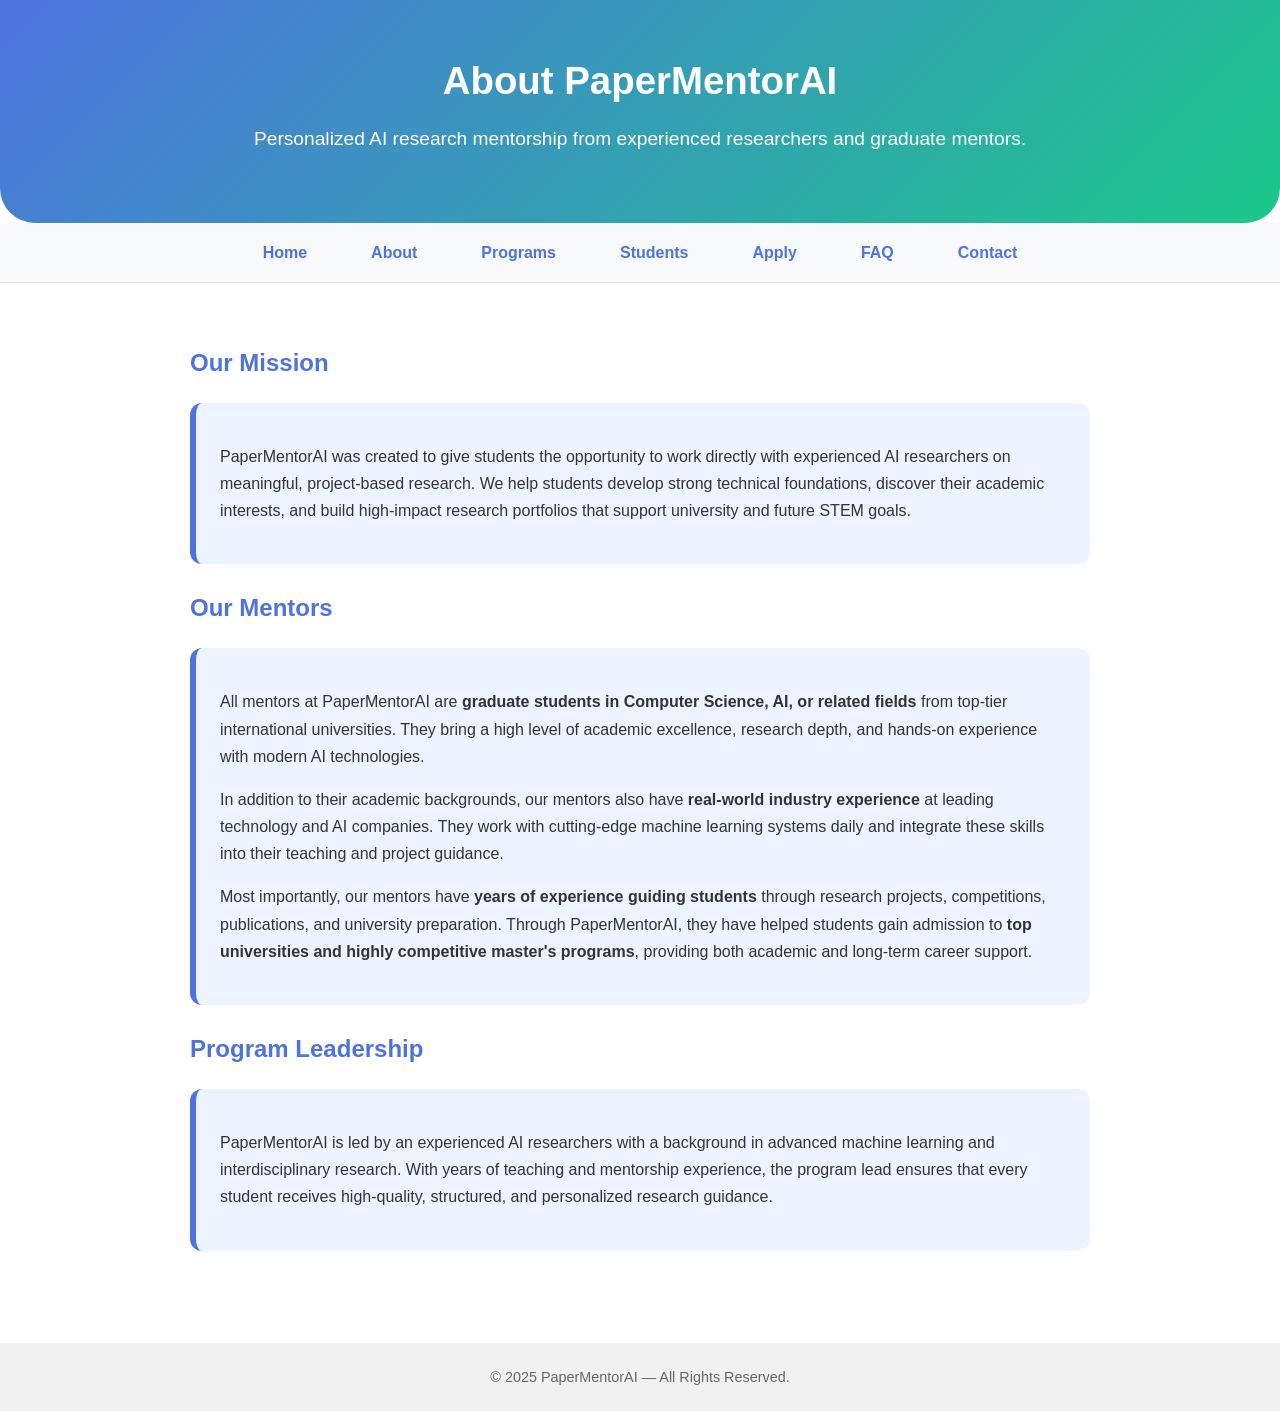
==== about.html @ 8e051d07 "Add multipage website structure" ====
<!DOCTYPE html>
<html lang="en">

<head>
    <meta charset="UTF-8">
    <title>About PaperMentorAI</title>
    <link rel="stylesheet" href="assets/style.css">
    <link rel="stylesheet" href="https://cdnjs.cloudflare.com/ajax/libs/font-awesome/6.5.0/css/all.min.css"/>

    <style>
        header {
            background: linear-gradient(135deg, #4E73DF, #1CC88A);
            color: white;
            text-align: center;
            padding: 3em 2em;
            border-bottom-left-radius: 35px;
            border-bottom-right-radius: 35px;
        }
        header h1 { margin: 0; font-size: 2.4em; }
        header p { margin-top: 0.5em; font-size: 1.2em; }

        nav {
            background: #f8f9fa;
            padding: 1em;
            text-align: center;
        }
        nav a {
            margin: 0 1em;
            font-weight: 600;
            text-decoration: none;
            color: #4E73DF;
        }
        nav a:hover { color: #1CC88A; }

        section {
            max-width: 900px;
            margin: auto;
            padding: 2.5em 1.5em;
        }
        h2 { color: #4E73DF; }

        .highlight-box {
            background: #eef4ff;
            padding: 1.5em;
            border-left: 6px solid #4E73DF;
            border-radius: 12px;
            margin-bottom: 1.5em;
        }

        footer {
            text-align: center;
            padding: 1.5em;
            margin-top: 2em;
            background: #f1f1f1;
        }
    </style>
</head>

<body>

<header>
    <h1>About PaperMentorAI</h1>
    <p>Personalized AI research mentorship from experienced researchers and graduate mentors.</p>
</header>

<nav>
    <a href="index.html">Home</a>
    <a href="about.html">About</a>
    <a href="programs.html">Programs</a>
    <a href="students.html">Students</a>
    <a href="apply.html">Apply</a>
    <a href="faq.html">FAQ</a>
    <a href="contact.html">Contact</a>
</nav>

<section>

    <h2>Our Mission</h2>
    <div class="highlight-box">
        <p>
            PaperMentorAI was created to give students the opportunity to work directly with experienced AI researchers
            on meaningful, project-based research. We help students develop strong technical foundations, discover their
            academic interests, and build high-impact research portfolios that support university and future STEM goals.
        </p>
    </div>

    <h2>Our Mentors</h2>
    <div class="highlight-box">
        <p>
            All mentors at PaperMentorAI are <strong>graduate students in Computer Science, AI, or related fields</strong>
            from top-tier international universities. They bring a high level of academic excellence, research depth, and
            hands-on experience with modern AI technologies.
        </p>

        <p>
            In addition to their academic backgrounds, our mentors also have <strong>real-world industry experience</strong>
            at leading technology and AI companies. They work with cutting-edge machine learning systems daily and integrate
            these skills into their teaching and project guidance.
        </p>

        <p>
            Most importantly, our mentors have <strong>years of experience guiding students</strong> through research projects,
            competitions, publications, and university preparation. Through PaperMentorAI, they have helped students gain
            admission to <strong>top universities and highly competitive master's programs</strong>, providing both academic and
            long-term career support.
        </p>
    </div>

    <h2>Program Leadership</h2>
    <div class="highlight-box">
        <p>
            PaperMentorAI is led by an experienced AI researchers with a background in advanced machine learning and
            interdisciplinary research. With years of teaching and mentorship experience, the program lead ensures that every
            student receives high-quality, structured, and personalized research guidance.
        </p>
    </div>

</section>

<footer>
    © 2025 PaperMentorAI — All Rights Reserved.
</footer>

</body>
</html>
---- assets/style.css ----
body {
    font-family: 'Roboto', sans-serif;
    margin: 0;
    padding: 0;
    background: #ffffff;
    color: #333;
    line-height: 1.7;
}

header {
    background: linear-gradient(135deg, #4E73DF, #1CC88A);
    padding: 3em 1.5em;
    text-align: center;
    color: white;
}

nav {
    display: flex;
    justify-content: center;
    gap: 2em;
    padding: 1em;
    background: #f7f9fc;
    border-bottom: 1px solid #e5e5e5;
}

nav a {
    font-weight: 500;
    color: #4E73DF;
    text-decoration: none;
    transition: 0.3s;
}

nav a:hover {
    color: #1CC88A;
}

section {
    max-width: 900px;
    margin: auto;
    padding: 2.5em 1.5em;
}

h2 {
    color: #4E73DF;
    margin-bottom: 0.5em;
}

.highlight-box {
    background: #eef4ff;
    border-left: 6px solid #4E73DF;
    padding: 1.3em;
    margin-top: 1.2em;
    border-radius: 10px;
}

.cta {
    display: inline-block;
    margin-top: 1.5em;
    padding: 0.9em 1.8em;
    background: #1CC88A;
    color: white;
    border-radius: 8px;
    font-weight: 600;
    text-decoration: none;
}

footer {
    background: #f1f1f1;
    padding: 1.5em;
    text-align: center;
    font-size: 0.9em;
    color: #666;
    margin-top: 3em;
}
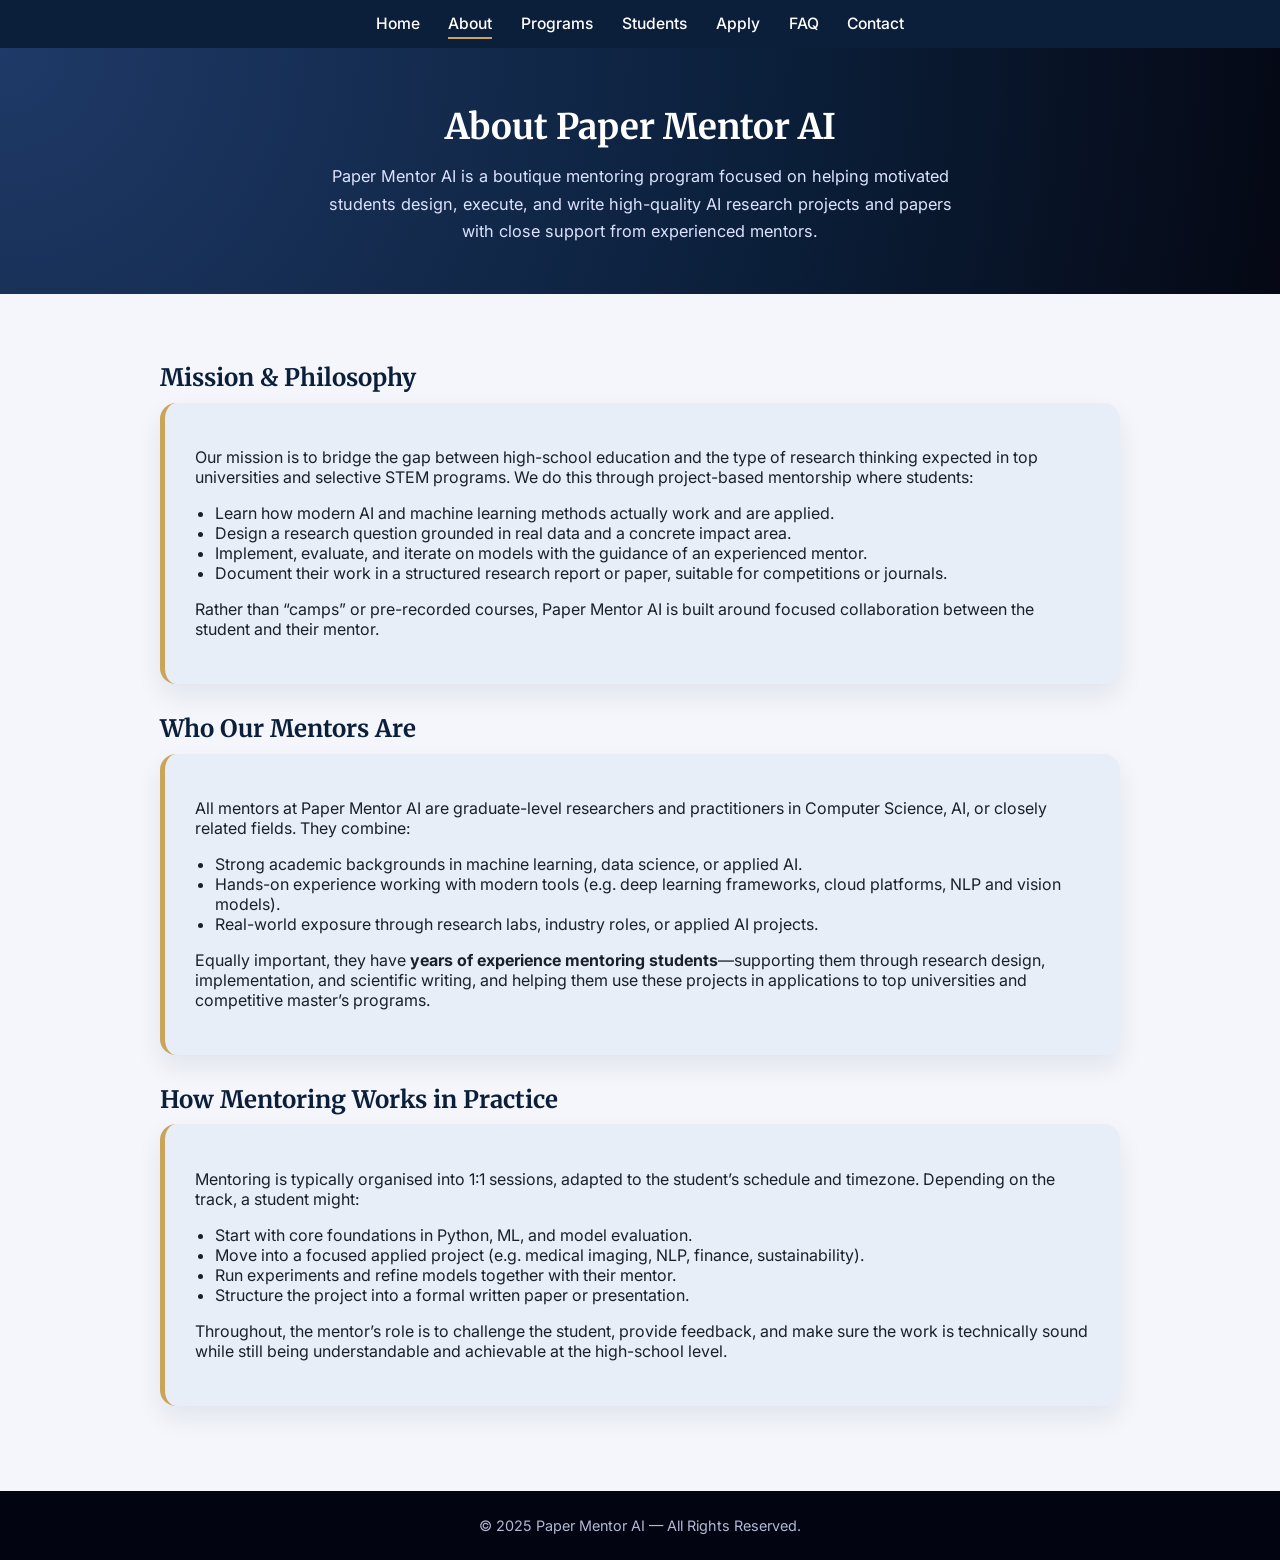
==== commit f40cd5bf: "Add multipage website structure" ====
--- a/about.html
+++ b/about.html
@@ -3,69 +3,129 @@
 
 <head>
     <meta charset="UTF-8">
-    <title>About PaperMentorAI</title>
-    <link rel="stylesheet" href="assets/style.css">
+    <title>About | Paper Mentor AI</title>
+    <meta name="viewport" content="width=device-width, initial-scale=1.0">
+
+    <link href="https://fonts.googleapis.com/css2?family=Inter:wght@300;400;500;600&family=Merriweather:wght@600;700&display=swap" rel="stylesheet">
     <link rel="stylesheet" href="https://cdnjs.cloudflare.com/ajax/libs/font-awesome/6.5.0/css/all.min.css"/>
 
     <style>
+        :root {
+            --navy-deep: #0B1F3A;
+            --navy-soft: #12284A;
+            --gold: #CBA45B;
+            --bg-light: #F4F6FB;
+            --card-bg: #E8EEF8;
+            --text-main: #1B1F2A;
+        }
+
+        body {
+            margin: 0;
+            background: var(--bg-light);
+            font-family: 'Inter', system-ui, sans-serif;
+            color: var(--text-main);
+        }
+
+        nav {
+            background: var(--navy-deep);
+            padding: 0.9em 1.5em;
+            display: flex;
+            justify-content: center;
+            gap: 1.8em;
+        }
+        nav a {
+            color: #fff;
+            text-decoration: none;
+            font-weight: 500;
+            font-size: 0.98em;
+            position: relative;
+        }
+        nav a::after {
+            content: "";
+            position: absolute;
+            left: 0;
+            bottom: -0.35em;
+            width: 0;
+            height: 2px;
+            background: var(--gold);
+            transition: width 0.25s ease;
+        }
+        nav a:hover::after,
+        nav a.active::after {
+            width: 100%;
+        }
+
         header {
-            background: linear-gradient(135deg, #4E73DF, #1CC88A);
+            background: radial-gradient(circle at top left, #1F3A68, #0B1F3A 60%, #050814 100%);
             color: white;
             text-align: center;
-            padding: 3em 2em;
-            border-bottom-left-radius: 35px;
-            border-bottom-right-radius: 35px;
-        }
-        header h1 { margin: 0; font-size: 2.4em; }
-        header p { margin-top: 0.5em; font-size: 1.2em; }
-
-        nav {
-            background: #f8f9fa;
-            padding: 1em;
+            padding: 3.5em 1.8em 3em;
+        }
+        header h1 {
+            font-family: 'Merriweather', serif;
+            margin: 0 0 0.4em;
+            font-size: 2.2em;
+        }
+        header p {
+            max-width: 650px;
+            margin: 0 auto;
+            font-size: 1.02em;
+            line-height: 1.7;
+            color: #dde3ff;
+        }
+
+        main {
+            max-width: 960px;
+            margin: 0 auto;
+            padding: 3em 1.5em 3.5em;
+        }
+
+        h2 {
+            font-family: 'Merriweather', serif;
+            font-size: 1.5em;
+            margin-bottom: 0.4em;
+            color: var(--navy-deep);
+        }
+        .section-subtitle {
+            font-size: 0.96em;
+            color: #495163;
+            margin-bottom: 1em;
+        }
+
+        .box {
+            background: var(--card-bg);
+            border-radius: 16px;
+            padding: 1.8em 1.9em;
+            border-left: 5px solid var(--gold);
+            box-shadow: 0 12px 26px rgba(11,31,58,0.08);
+            margin-bottom: 1.8em;
+        }
+
+        .box ul {
+            padding-left: 1.2em;
+        }
+
+        footer {
+            background: #020511;
+            color: #b3b9d4;
             text-align: center;
-        }
-        nav a {
-            margin: 0 1em;
-            font-weight: 600;
-            text-decoration: none;
-            color: #4E73DF;
-        }
-        nav a:hover { color: #1CC88A; }
-
-        section {
-            max-width: 900px;
-            margin: auto;
-            padding: 2.5em 1.5em;
-        }
-        h2 { color: #4E73DF; }
-
-        .highlight-box {
-            background: #eef4ff;
-            padding: 1.5em;
-            border-left: 6px solid #4E73DF;
-            border-radius: 12px;
-            margin-bottom: 1.5em;
-        }
-
-        footer {
-            text-align: center;
-            padding: 1.5em;
-            margin-top: 2em;
-            background: #f1f1f1;
+            padding: 1.8em 1.2em;
+            font-size: 0.9em;
+        }
+
+        @media (max-width: 720px) {
+            header {
+                padding: 3em 1.4em 2.7em;
+            }
         }
     </style>
 </head>
 
 <body>
 
-<header>
-    <h1>About PaperMentorAI</h1>
-    <p>Personalized AI research mentorship from experienced researchers and graduate mentors.</p>
-</header>
-
 <nav>
     <a href="index.html">Home</a>
-    <a href="about.html">About</a>
+    <a href="about.html" class="active">About</a>
     <a href="programs.html">Programs</a>
     <a href="students.html">Students</a>
     <a href="apply.html">Apply</a>
@@ -73,52 +133,78 @@
     <a href="contact.html">Contact</a>
 </nav>
 
-<section>
-
-    <h2>Our Mission</h2>
-    <div class="highlight-box">
-        <p>
-            PaperMentorAI was created to give students the opportunity to work directly with experienced AI researchers
-            on meaningful, project-based research. We help students develop strong technical foundations, discover their
-            academic interests, and build high-impact research portfolios that support university and future STEM goals.
-        </p>
-    </div>
-
-    <h2>Our Mentors</h2>
-    <div class="highlight-box">
-        <p>
-            All mentors at PaperMentorAI are <strong>graduate students in Computer Science, AI, or related fields</strong>
-            from top-tier international universities. They bring a high level of academic excellence, research depth, and
-            hands-on experience with modern AI technologies.
-        </p>
-
-        <p>
-            In addition to their academic backgrounds, our mentors also have <strong>real-world industry experience</strong>
-            at leading technology and AI companies. They work with cutting-edge machine learning systems daily and integrate
-            these skills into their teaching and project guidance.
-        </p>
-
-        <p>
-            Most importantly, our mentors have <strong>years of experience guiding students</strong> through research projects,
-            competitions, publications, and university preparation. Through PaperMentorAI, they have helped students gain
-            admission to <strong>top universities and highly competitive master's programs</strong>, providing both academic and
-            long-term career support.
-        </p>
-    </div>
-
-    <h2>Program Leadership</h2>
-    <div class="highlight-box">
-        <p>
-            PaperMentorAI is led by an experienced AI researchers with a background in advanced machine learning and
-            interdisciplinary research. With years of teaching and mentorship experience, the program lead ensures that every
-            student receives high-quality, structured, and personalized research guidance.
-        </p>
-    </div>
-
-</section>
+<header>
+    <h1>About Paper Mentor AI</h1>
+    <p>
+        Paper Mentor AI is a boutique mentoring program focused on helping motivated students design, execute,
+        and write high-quality AI research projects and papers with close support from experienced mentors.
+    </p>
+</header>
+
+<main>
+    <section>
+        <h2>Mission & Philosophy</h2>
+        <div class="box">
+            <p>
+                Our mission is to bridge the gap between high-school education and the type of research thinking expected
+                in top universities and selective STEM programs. We do this through project-based mentorship where students:
+            </p>
+            <ul>
+                <li>Learn how modern AI and machine learning methods actually work and are applied.</li>
+                <li>Design a research question grounded in real data and a concrete impact area.</li>
+                <li>Implement, evaluate, and iterate on models with the guidance of an experienced mentor.</li>
+                <li>Document their work in a structured research report or paper, suitable for competitions or journals.</li>
+            </ul>
+            <p>
+                Rather than “camps” or pre-recorded courses, Paper Mentor AI is built around focused collaboration between
+                the student and their mentor.
+            </p>
+        </div>
+    </section>
+
+    <section>
+        <h2>Who Our Mentors Are</h2>
+        <div class="box">
+            <p>
+                All mentors at Paper Mentor AI are graduate-level researchers and practitioners in Computer Science, AI,
+                or closely related fields. They combine:
+            </p>
+            <ul>
+                <li>Strong academic backgrounds in machine learning, data science, or applied AI.</li>
+                <li>Hands-on experience working with modern tools (e.g. deep learning frameworks, cloud platforms, NLP and vision models).</li>
+                <li>Real-world exposure through research labs, industry roles, or applied AI projects.</li>
+            </ul>
+            <p>
+                Equally important, they have <strong>years of experience mentoring students</strong>—supporting them through
+                research design, implementation, and scientific writing, and helping them use these projects in applications
+                to top universities and competitive master’s programs.
+            </p>
+        </div>
+    </section>
+
+    <section>
+        <h2>How Mentoring Works in Practice</h2>
+        <div class="box">
+            <p>
+                Mentoring is typically organised into 1:1 sessions, adapted to the student’s schedule and timezone.
+                Depending on the track, a student might:
+            </p>
+            <ul>
+                <li>Start with core foundations in Python, ML, and model evaluation.</li>
+                <li>Move into a focused applied project (e.g. medical imaging, NLP, finance, sustainability).</li>
+                <li>Run experiments and refine models together with their mentor.</li>
+                <li>Structure the project into a formal written paper or presentation.</li>
+            </ul>
+            <p>
+                Throughout, the mentor’s role is to challenge the student, provide feedback, and make sure the work is
+                technically sound while still being understandable and achievable at the high-school level.
+            </p>
+        </div>
+    </section>
+</main>
 
 <footer>
-    © 2025 PaperMentorAI — All Rights Reserved.
+    © 2025 Paper Mentor AI — All Rights Reserved.
 </footer>
 
 </body>
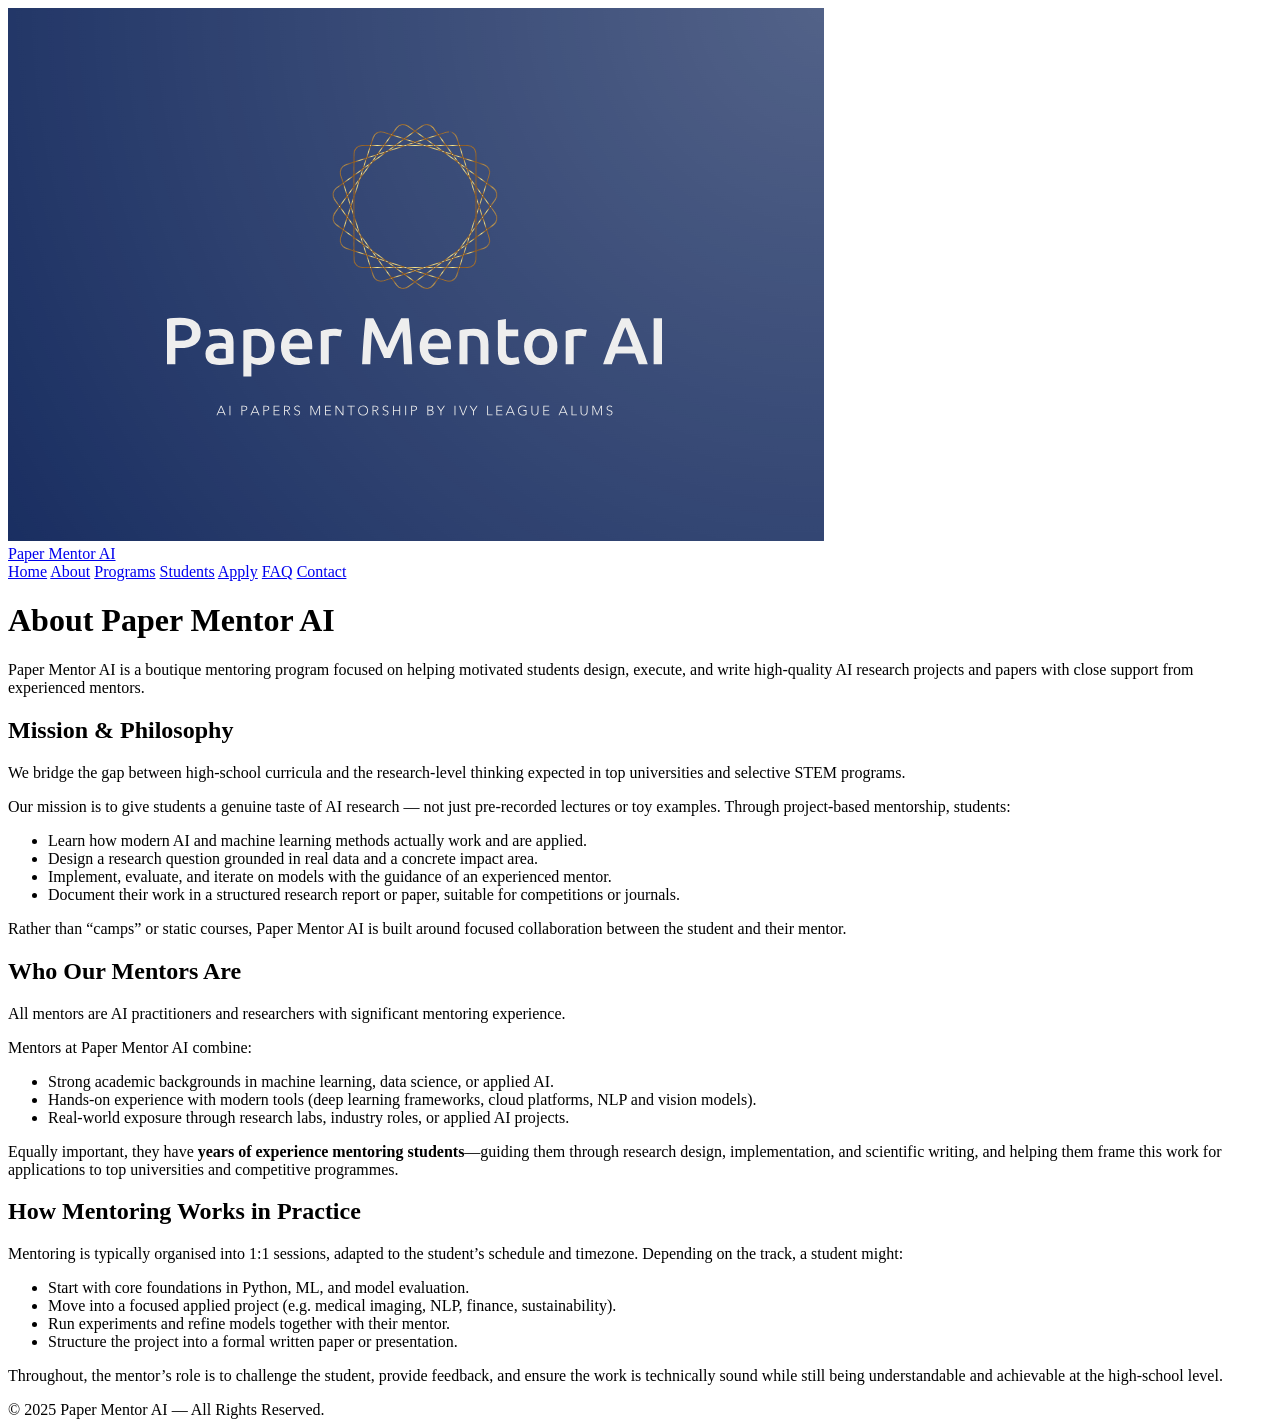
==== commit 41e32620: "Add multipage website structure" ====
--- a/about.html
+++ b/about.html
@@ -5,135 +5,36 @@
     <meta charset="UTF-8">
     <title>About | Paper Mentor AI</title>
     <meta name="viewport" content="width=device-width, initial-scale=1.0">
+    <meta name="description" content="Learn about Paper Mentor AI's mission, philosophy, and how AI mentoring works in practice.">
 
     <link href="https://fonts.googleapis.com/css2?family=Inter:wght@300;400;500;600&family=Merriweather:wght@600;700&display=swap" rel="stylesheet">
     <link rel="stylesheet" href="https://cdnjs.cloudflare.com/ajax/libs/font-awesome/6.5.0/css/all.min.css"/>
-
-    <style>
-        :root {
-            --navy-deep: #0B1F3A;
-            --navy-soft: #12284A;
-            --gold: #CBA45B;
-            --bg-light: #F4F6FB;
-            --card-bg: #E8EEF8;
-            --text-main: #1B1F2A;
-        }
-
-        body {
-            margin: 0;
-            background: var(--bg-light);
-            font-family: 'Inter', system-ui, sans-serif;
-            color: var(--text-main);
-        }
-
-        nav {
-            background: var(--navy-deep);
-            padding: 0.9em 1.5em;
-            display: flex;
-            justify-content: center;
-            gap: 1.8em;
-        }
-        nav a {
-            color: #fff;
-            text-decoration: none;
-            font-weight: 500;
-            font-size: 0.98em;
-            position: relative;
-        }
-        nav a::after {
-            content: "";
-            position: absolute;
-            left: 0;
-            bottom: -0.35em;
-            width: 0;
-            height: 2px;
-            background: var(--gold);
-            transition: width 0.25s ease;
-        }
-        nav a:hover::after,
-        nav a.active::after {
-            width: 100%;
-        }
-
-        header {
-            background: radial-gradient(circle at top left, #1F3A68, #0B1F3A 60%, #050814 100%);
-            color: white;
-            text-align: center;
-            padding: 3.5em 1.8em 3em;
-        }
-        header h1 {
-            font-family: 'Merriweather', serif;
-            margin: 0 0 0.4em;
-            font-size: 2.2em;
-        }
-        header p {
-            max-width: 650px;
-            margin: 0 auto;
-            font-size: 1.02em;
-            line-height: 1.7;
-            color: #dde3ff;
-        }
-
-        main {
-            max-width: 960px;
-            margin: 0 auto;
-            padding: 3em 1.5em 3.5em;
-        }
-
-        h2 {
-            font-family: 'Merriweather', serif;
-            font-size: 1.5em;
-            margin-bottom: 0.4em;
-            color: var(--navy-deep);
-        }
-        .section-subtitle {
-            font-size: 0.96em;
-            color: #495163;
-            margin-bottom: 1em;
-        }
-
-        .box {
-            background: var(--card-bg);
-            border-radius: 16px;
-            padding: 1.8em 1.9em;
-            border-left: 5px solid var(--gold);
-            box-shadow: 0 12px 26px rgba(11,31,58,0.08);
-            margin-bottom: 1.8em;
-        }
-
-        .box ul {
-            padding-left: 1.2em;
-        }
-
-        footer {
-            background: #020511;
-            color: #b3b9d4;
-            text-align: center;
-            padding: 1.8em 1.2em;
-            font-size: 0.9em;
-        }
-
-        @media (max-width: 720px) {
-            header {
-                padding: 3em 1.4em 2.7em;
-            }
-        }
-    </style>
+    <link rel="stylesheet" href="assets/css/styles.css">
 </head>
 
 <body>
 
-<nav>
-    <a href="index.html">Home</a>
-    <a href="about.html" class="active">About</a>
-    <a href="programs.html">Programs</a>
-    <a href="students.html">Students</a>
-    <a href="apply.html">Apply</a>
-    <a href="faq.html">FAQ</a>
-    <a href="contact.html">Contact</a>
-</nav>
+<header class="navbar">
+    <div class="nav-inner">
+        <a href="index.html" class="nav-brand">
+            <div class="nav-logo">
+                <img src="assets/images/paper_mentor_ai.png" alt="Paper Mentor AI Logo">
+            </div>
+            <span>Paper Mentor AI</span>
+        </a>
+        <nav class="nav-links">
+            <a href="index.html">Home</a>
+            <a href="about.html" class="active">About</a>
+            <a href="programs.html">Programs</a>
+            <a href="students.html">Students</a>
+            <a href="apply.html">Apply</a>
+            <a href="faq.html">FAQ</a>
+            <a href="contact.html">Contact</a>
+        </nav>
+    </div>
+</header>
 
-<header>
+<header class="hero-about">
     <h1>About Paper Mentor AI</h1>
     <p>
         Paper Mentor AI is a boutique mentoring program focused on helping motivated students design, execute,
@@ -143,11 +44,14 @@
 
 <main>
     <section>
-        <h2>Mission & Philosophy</h2>
+        <h2 class="section-title">Mission & Philosophy</h2>
+        <p class="section-subtitle">
+            We bridge the gap between high-school curricula and the research-level thinking expected in top universities and selective STEM programs.
+        </p>
         <div class="box">
             <p>
-                Our mission is to bridge the gap between high-school education and the type of research thinking expected
-                in top universities and selective STEM programs. We do this through project-based mentorship where students:
+                Our mission is to give students a genuine taste of AI research — not just pre-recorded lectures or toy examples.
+                Through project-based mentorship, students:
             </p>
             <ul>
                 <li>Learn how modern AI and machine learning methods actually work and are applied.</li>
@@ -156,34 +60,36 @@
                 <li>Document their work in a structured research report or paper, suitable for competitions or journals.</li>
             </ul>
             <p>
-                Rather than “camps” or pre-recorded courses, Paper Mentor AI is built around focused collaboration between
+                Rather than “camps” or static courses, Paper Mentor AI is built around focused collaboration between
                 the student and their mentor.
             </p>
         </div>
     </section>
 
     <section>
-        <h2>Who Our Mentors Are</h2>
+        <h2 class="section-title">Who Our Mentors Are</h2>
+        <p class="section-subtitle">
+            All mentors are AI practitioners and researchers with significant mentoring experience.
+        </p>
         <div class="box">
             <p>
-                All mentors at Paper Mentor AI are graduate-level researchers and practitioners in Computer Science, AI,
-                or closely related fields. They combine:
+                Mentors at Paper Mentor AI combine:
             </p>
             <ul>
                 <li>Strong academic backgrounds in machine learning, data science, or applied AI.</li>
-                <li>Hands-on experience working with modern tools (e.g. deep learning frameworks, cloud platforms, NLP and vision models).</li>
+                <li>Hands-on experience with modern tools (deep learning frameworks, cloud platforms, NLP and vision models).</li>
                 <li>Real-world exposure through research labs, industry roles, or applied AI projects.</li>
             </ul>
             <p>
-                Equally important, they have <strong>years of experience mentoring students</strong>—supporting them through
-                research design, implementation, and scientific writing, and helping them use these projects in applications
-                to top universities and competitive master’s programs.
+                Equally important, they have <strong>years of experience mentoring students</strong>—guiding them through
+                research design, implementation, and scientific writing, and helping them frame this work for
+                applications to top universities and competitive programmes.
             </p>
         </div>
     </section>
 
     <section>
-        <h2>How Mentoring Works in Practice</h2>
+        <h2 class="section-title">How Mentoring Works in Practice</h2>
         <div class="box">
             <p>
                 Mentoring is typically organised into 1:1 sessions, adapted to the student’s schedule and timezone.
@@ -196,7 +102,7 @@
                 <li>Structure the project into a formal written paper or presentation.</li>
             </ul>
             <p>
-                Throughout, the mentor’s role is to challenge the student, provide feedback, and make sure the work is
+                Throughout, the mentor’s role is to challenge the student, provide feedback, and ensure the work is
                 technically sound while still being understandable and achievable at the high-school level.
             </p>
         </div>
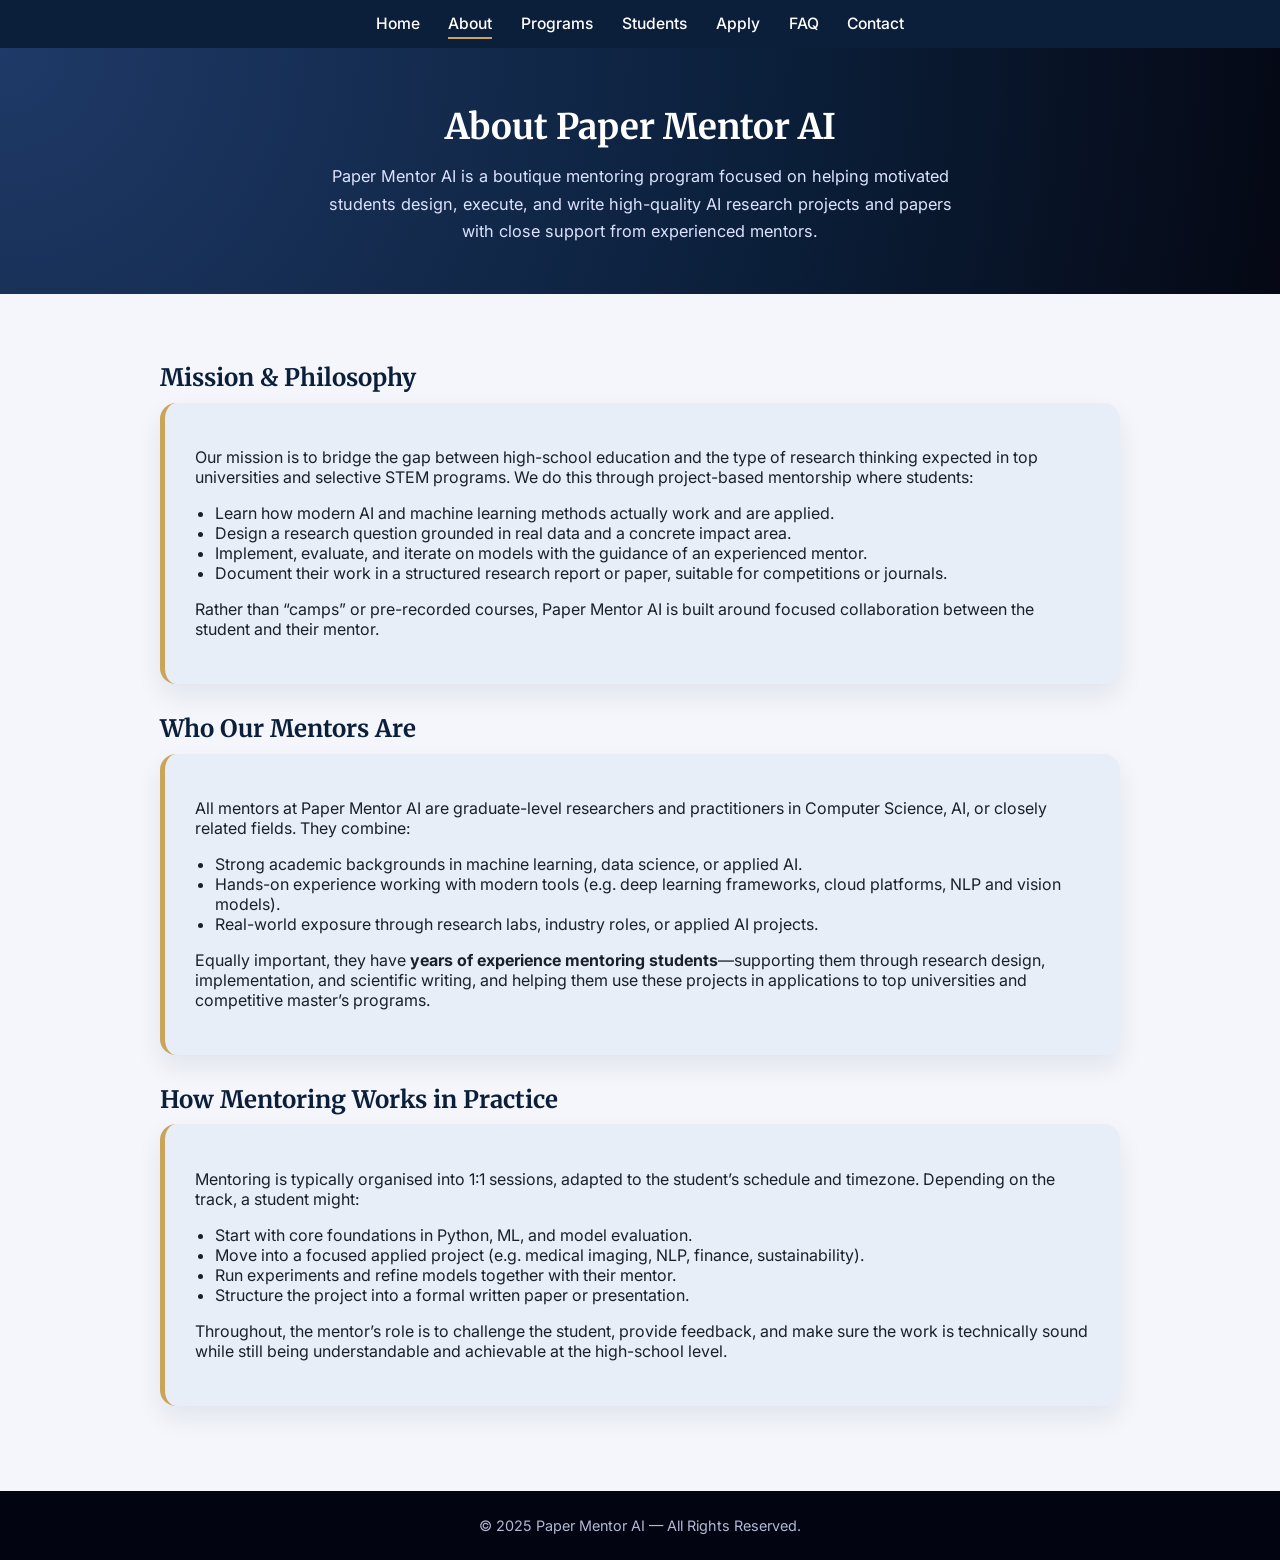
==== commit 6656ab15: "Add multipage website structure" ====
--- a/about.html
+++ b/about.html
@@ -5,36 +5,135 @@
     <meta charset="UTF-8">
     <title>About | Paper Mentor AI</title>
     <meta name="viewport" content="width=device-width, initial-scale=1.0">
-    <meta name="description" content="Learn about Paper Mentor AI's mission, philosophy, and how AI mentoring works in practice.">
 
     <link href="https://fonts.googleapis.com/css2?family=Inter:wght@300;400;500;600&family=Merriweather:wght@600;700&display=swap" rel="stylesheet">
     <link rel="stylesheet" href="https://cdnjs.cloudflare.com/ajax/libs/font-awesome/6.5.0/css/all.min.css"/>
-    <link rel="stylesheet" href="assets/css/styles.css">
+
+    <style>
+        :root {
+            --navy-deep: #0B1F3A;
+            --navy-soft: #12284A;
+            --gold: #CBA45B;
+            --bg-light: #F4F6FB;
+            --card-bg: #E8EEF8;
+            --text-main: #1B1F2A;
+        }
+
+        body {
+            margin: 0;
+            background: var(--bg-light);
+            font-family: 'Inter', system-ui, sans-serif;
+            color: var(--text-main);
+        }
+
+        nav {
+            background: var(--navy-deep);
+            padding: 0.9em 1.5em;
+            display: flex;
+            justify-content: center;
+            gap: 1.8em;
+        }
+        nav a {
+            color: #fff;
+            text-decoration: none;
+            font-weight: 500;
+            font-size: 0.98em;
+            position: relative;
+        }
+        nav a::after {
+            content: "";
+            position: absolute;
+            left: 0;
+            bottom: -0.35em;
+            width: 0;
+            height: 2px;
+            background: var(--gold);
+            transition: width 0.25s ease;
+        }
+        nav a:hover::after,
+        nav a.active::after {
+            width: 100%;
+        }
+
+        header {
+            background: radial-gradient(circle at top left, #1F3A68, #0B1F3A 60%, #050814 100%);
+            color: white;
+            text-align: center;
+            padding: 3.5em 1.8em 3em;
+        }
+        header h1 {
+            font-family: 'Merriweather', serif;
+            margin: 0 0 0.4em;
+            font-size: 2.2em;
+        }
+        header p {
+            max-width: 650px;
+            margin: 0 auto;
+            font-size: 1.02em;
+            line-height: 1.7;
+            color: #dde3ff;
+        }
+
+        main {
+            max-width: 960px;
+            margin: 0 auto;
+            padding: 3em 1.5em 3.5em;
+        }
+
+        h2 {
+            font-family: 'Merriweather', serif;
+            font-size: 1.5em;
+            margin-bottom: 0.4em;
+            color: var(--navy-deep);
+        }
+        .section-subtitle {
+            font-size: 0.96em;
+            color: #495163;
+            margin-bottom: 1em;
+        }
+
+        .box {
+            background: var(--card-bg);
+            border-radius: 16px;
+            padding: 1.8em 1.9em;
+            border-left: 5px solid var(--gold);
+            box-shadow: 0 12px 26px rgba(11,31,58,0.08);
+            margin-bottom: 1.8em;
+        }
+
+        .box ul {
+            padding-left: 1.2em;
+        }
+
+        footer {
+            background: #020511;
+            color: #b3b9d4;
+            text-align: center;
+            padding: 1.8em 1.2em;
+            font-size: 0.9em;
+        }
+
+        @media (max-width: 720px) {
+            header {
+                padding: 3em 1.4em 2.7em;
+            }
+        }
+    </style>
 </head>
 
 <body>
 
-<header class="navbar">
-    <div class="nav-inner">
-        <a href="index.html" class="nav-brand">
-            <div class="nav-logo">
-                <img src="assets/images/paper_mentor_ai.png" alt="Paper Mentor AI Logo">
-            </div>
-            <span>Paper Mentor AI</span>
-        </a>
-        <nav class="nav-links">
-            <a href="index.html">Home</a>
-            <a href="about.html" class="active">About</a>
-            <a href="programs.html">Programs</a>
-            <a href="students.html">Students</a>
-            <a href="apply.html">Apply</a>
-            <a href="faq.html">FAQ</a>
-            <a href="contact.html">Contact</a>
-        </nav>
-    </div>
-</header>
-
-<header class="hero-about">
+<nav>
+    <a href="index.html">Home</a>
+    <a href="about.html" class="active">About</a>
+    <a href="programs.html">Programs</a>
+    <a href="students.html">Students</a>
+    <a href="apply.html">Apply</a>
+    <a href="faq.html">FAQ</a>
+    <a href="contact.html">Contact</a>
+</nav>
+
+<header>
     <h1>About Paper Mentor AI</h1>
     <p>
         Paper Mentor AI is a boutique mentoring program focused on helping motivated students design, execute,
@@ -44,14 +143,11 @@
 
 <main>
     <section>
-        <h2 class="section-title">Mission & Philosophy</h2>
-        <p class="section-subtitle">
-            We bridge the gap between high-school curricula and the research-level thinking expected in top universities and selective STEM programs.
-        </p>
+        <h2>Mission & Philosophy</h2>
         <div class="box">
             <p>
-                Our mission is to give students a genuine taste of AI research — not just pre-recorded lectures or toy examples.
-                Through project-based mentorship, students:
+                Our mission is to bridge the gap between high-school education and the type of research thinking expected
+                in top universities and selective STEM programs. We do this through project-based mentorship where students:
             </p>
             <ul>
                 <li>Learn how modern AI and machine learning methods actually work and are applied.</li>
@@ -60,36 +156,34 @@
                 <li>Document their work in a structured research report or paper, suitable for competitions or journals.</li>
             </ul>
             <p>
-                Rather than “camps” or static courses, Paper Mentor AI is built around focused collaboration between
+                Rather than “camps” or pre-recorded courses, Paper Mentor AI is built around focused collaboration between
                 the student and their mentor.
             </p>
         </div>
     </section>
 
     <section>
-        <h2 class="section-title">Who Our Mentors Are</h2>
-        <p class="section-subtitle">
-            All mentors are AI practitioners and researchers with significant mentoring experience.
-        </p>
+        <h2>Who Our Mentors Are</h2>
         <div class="box">
             <p>
-                Mentors at Paper Mentor AI combine:
+                All mentors at Paper Mentor AI are graduate-level researchers and practitioners in Computer Science, AI,
+                or closely related fields. They combine:
             </p>
             <ul>
                 <li>Strong academic backgrounds in machine learning, data science, or applied AI.</li>
-                <li>Hands-on experience with modern tools (deep learning frameworks, cloud platforms, NLP and vision models).</li>
+                <li>Hands-on experience working with modern tools (e.g. deep learning frameworks, cloud platforms, NLP and vision models).</li>
                 <li>Real-world exposure through research labs, industry roles, or applied AI projects.</li>
             </ul>
             <p>
-                Equally important, they have <strong>years of experience mentoring students</strong>—guiding them through
-                research design, implementation, and scientific writing, and helping them frame this work for
-                applications to top universities and competitive programmes.
+                Equally important, they have <strong>years of experience mentoring students</strong>—supporting them through
+                research design, implementation, and scientific writing, and helping them use these projects in applications
+                to top universities and competitive master’s programs.
             </p>
         </div>
     </section>
 
     <section>
-        <h2 class="section-title">How Mentoring Works in Practice</h2>
+        <h2>How Mentoring Works in Practice</h2>
         <div class="box">
             <p>
                 Mentoring is typically organised into 1:1 sessions, adapted to the student’s schedule and timezone.
@@ -102,7 +196,7 @@
                 <li>Structure the project into a formal written paper or presentation.</li>
             </ul>
             <p>
-                Throughout, the mentor’s role is to challenge the student, provide feedback, and ensure the work is
+                Throughout, the mentor’s role is to challenge the student, provide feedback, and make sure the work is
                 technically sound while still being understandable and achievable at the high-school level.
             </p>
         </div>
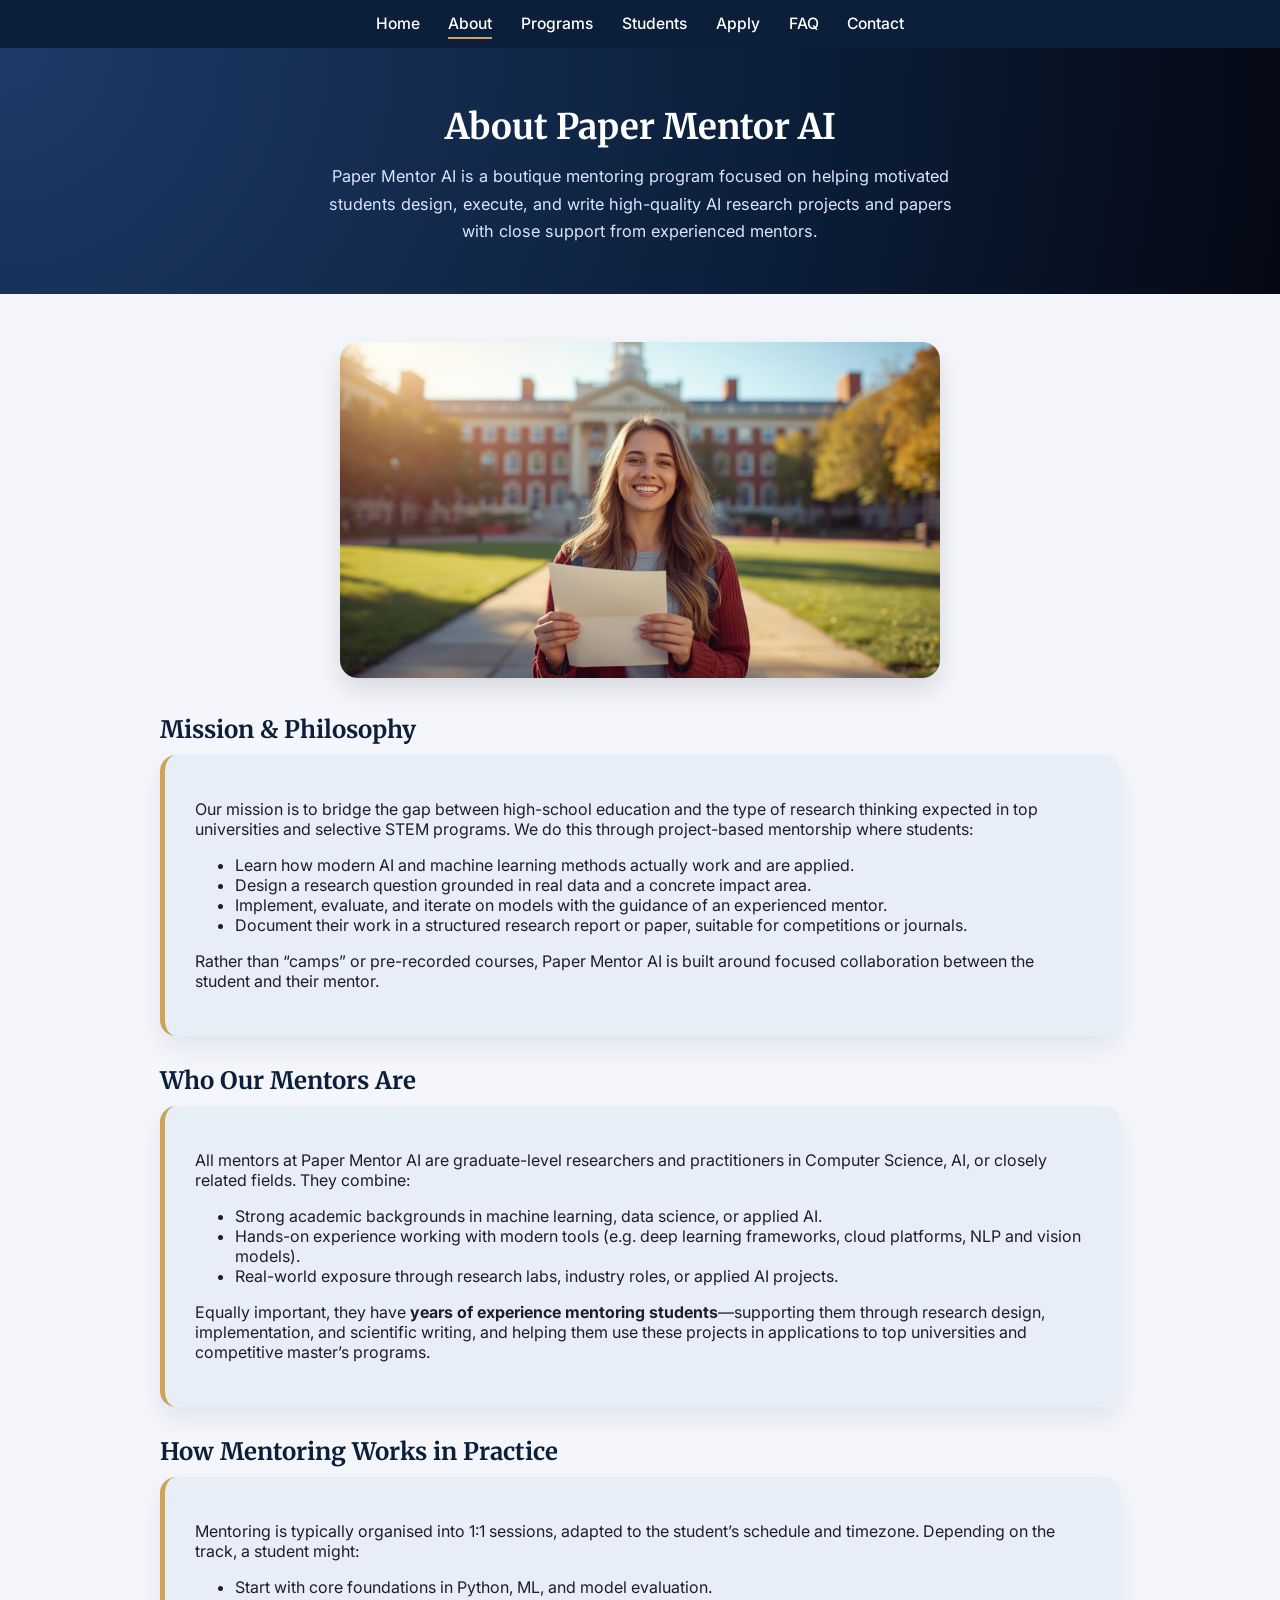
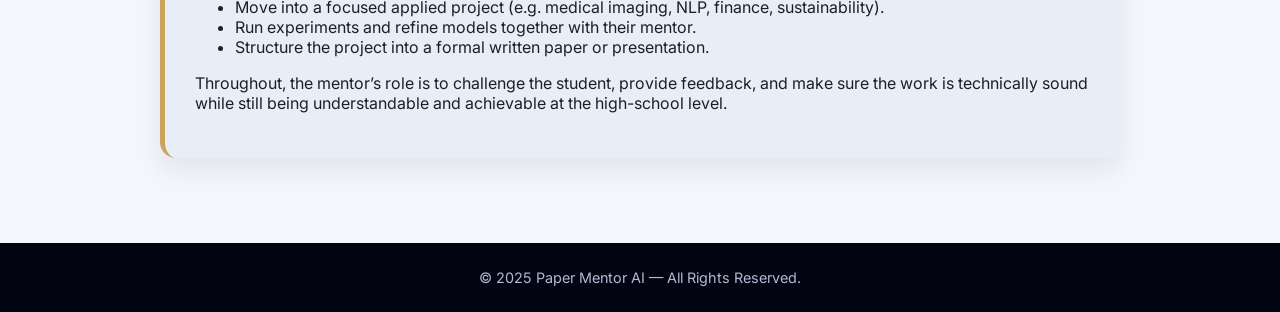
==== commit 10a8fd8f: "sga" ====
--- a/about.html
+++ b/about.html
@@ -86,6 +86,7 @@
             margin-bottom: 0.4em;
             color: var(--navy-deep);
         }
+
         .section-subtitle {
             font-size: 0.96em;
             color: #495163;
@@ -101,8 +102,17 @@
             margin-bottom: 1.8em;
         }
 
-        .box ul {
-            padding-left: 1.2em;
+        /* ---------- IMAGE SECTION ---------- */
+        .image-wrapper {
+            text-align: center;
+            margin-bottom: 2em;
+        }
+
+        .image-wrapper img {
+            width: 100%;
+            max-width: 600px;
+            border-radius: 18px;
+            box-shadow: 0 12px 26px rgba(0, 0, 0, 0.12);
         }
 
         footer {
@@ -142,6 +152,12 @@
 </header>
 
 <main>
+
+    <!-- NEW IMAGE SECTION -->
+    <div class="image-wrapper">
+        <img src="assets/images/Student Happy.jpg" alt="Student working happily">
+    </div>
+
     <section>
         <h2>Mission & Philosophy</h2>
         <div class="box">
@@ -201,6 +217,7 @@
             </p>
         </div>
     </section>
+
 </main>
 
 <footer>
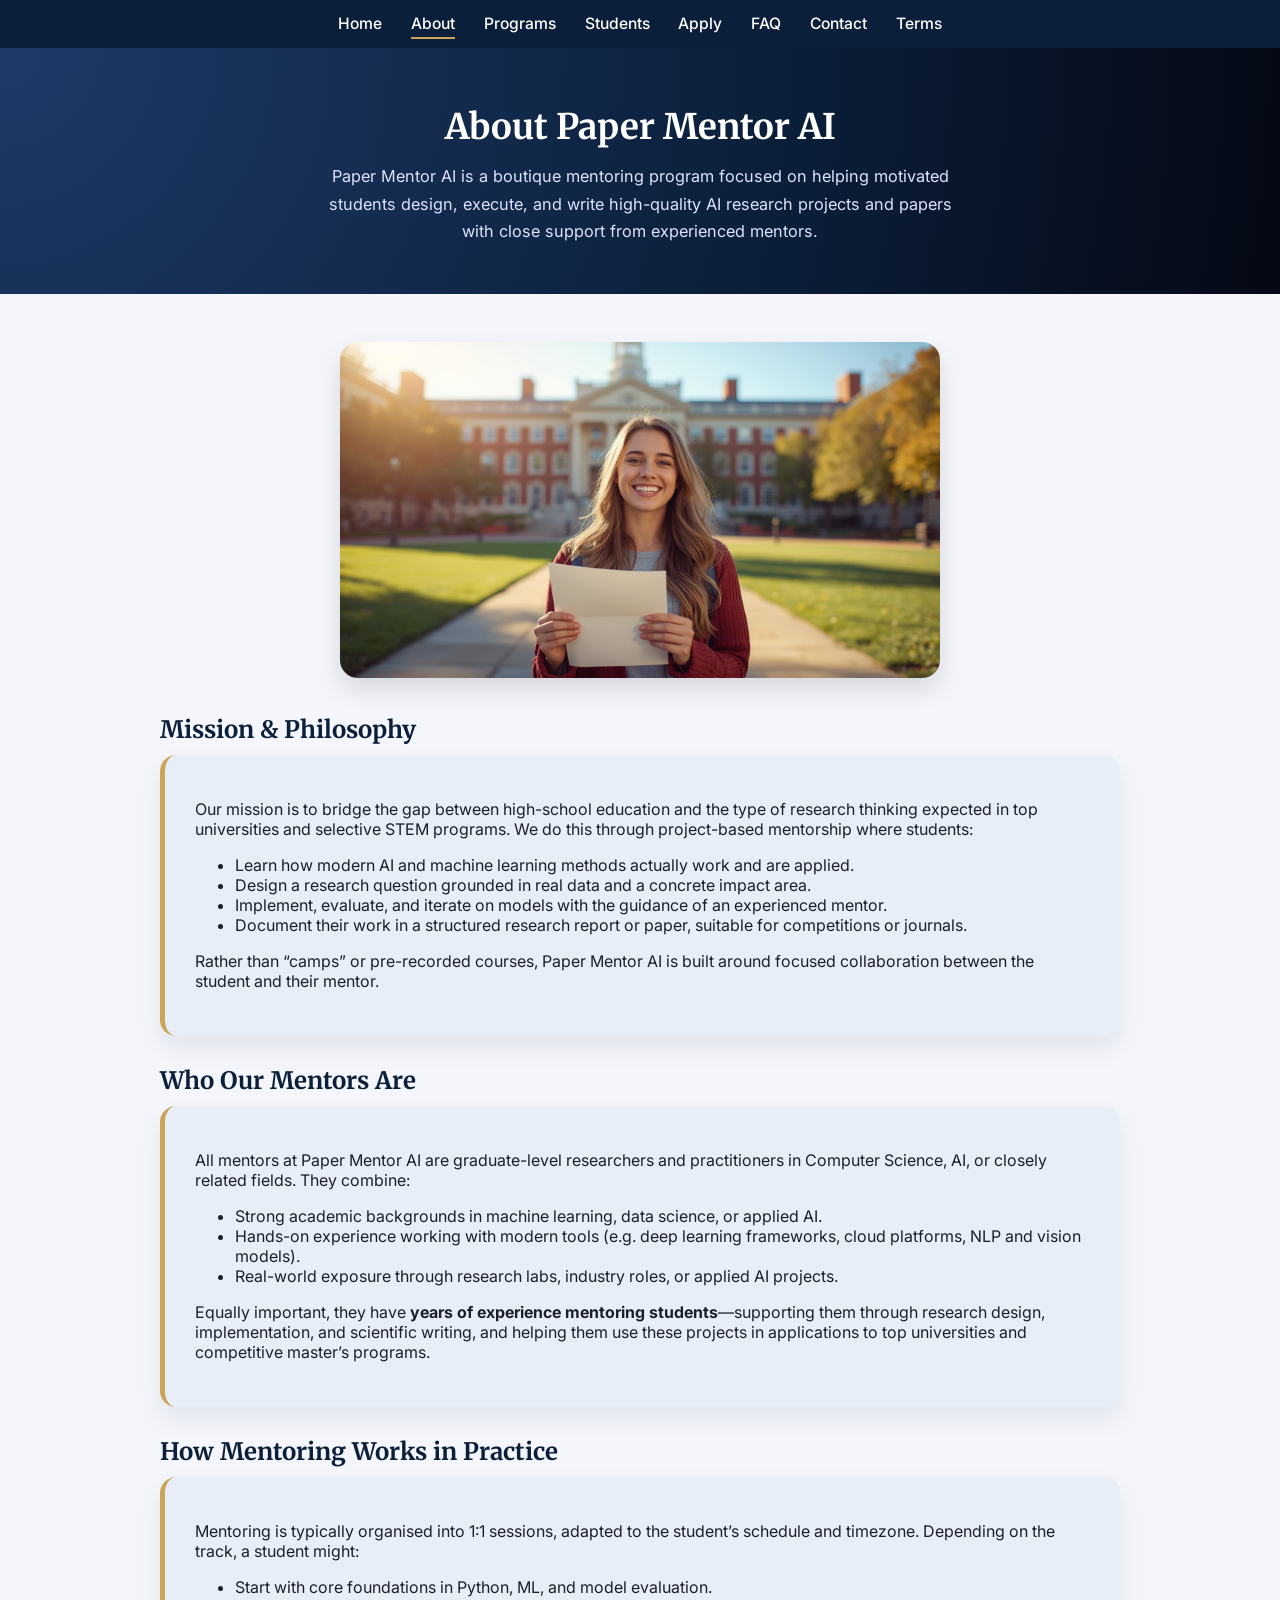
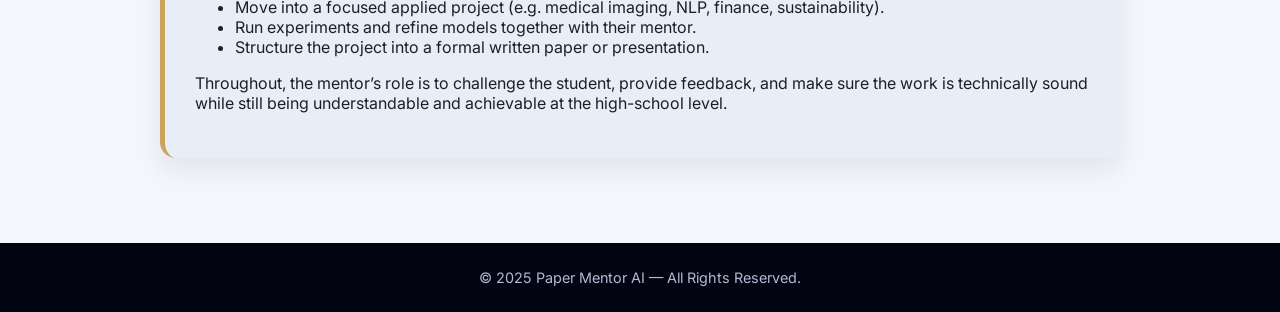
==== commit f965868e: "sga" ====
--- a/about.html
+++ b/about.html
@@ -102,7 +102,6 @@
             margin-bottom: 1.8em;
         }
 
-        /* ---------- IMAGE SECTION ---------- */
         .image-wrapper {
             text-align: center;
             margin-bottom: 2em;
@@ -141,6 +140,7 @@
     <a href="apply.html">Apply</a>
     <a href="faq.html">FAQ</a>
     <a href="contact.html">Contact</a>
+    <a href="terms.html">Terms</a>
 </nav>
 
 <header>
@@ -153,7 +153,6 @@
 
 <main>
 
-    <!-- NEW IMAGE SECTION -->
     <div class="image-wrapper">
         <img src="assets/images/Student Happy.jpg" alt="Student working happily">
     </div>
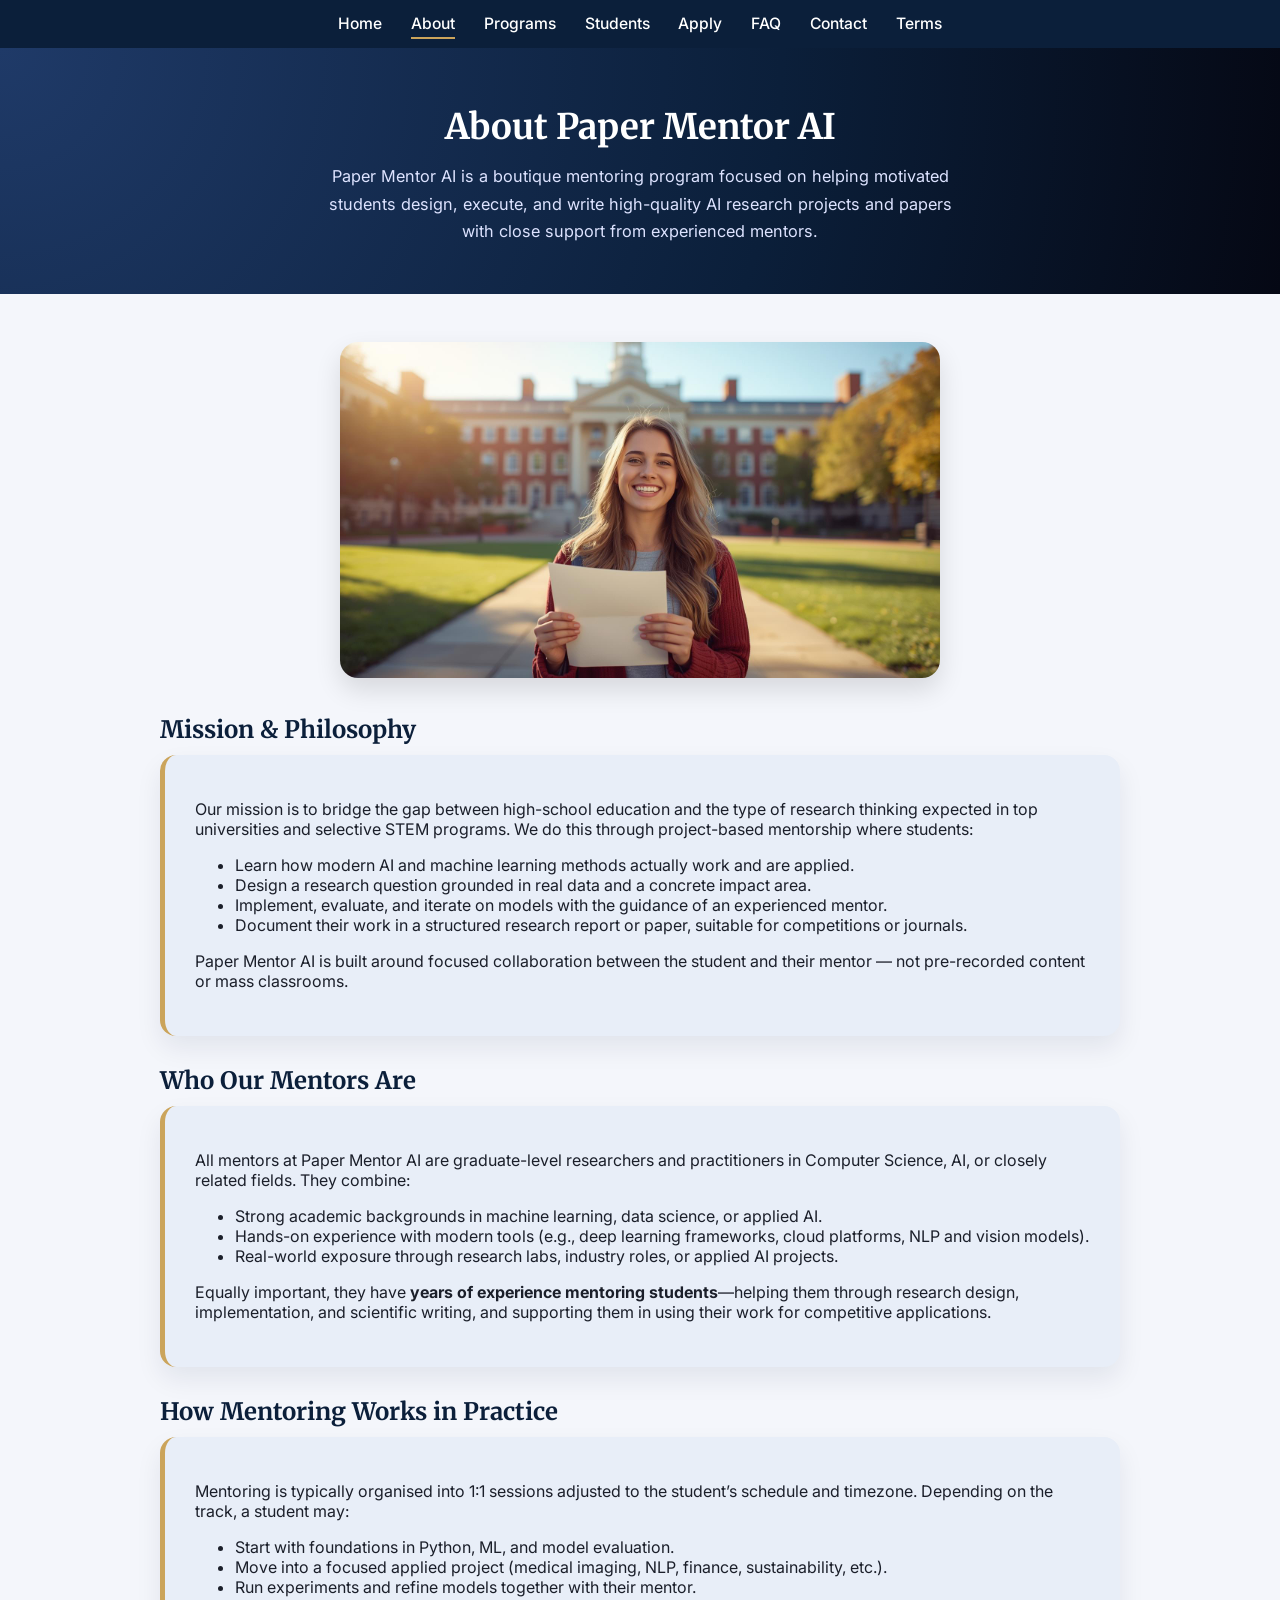
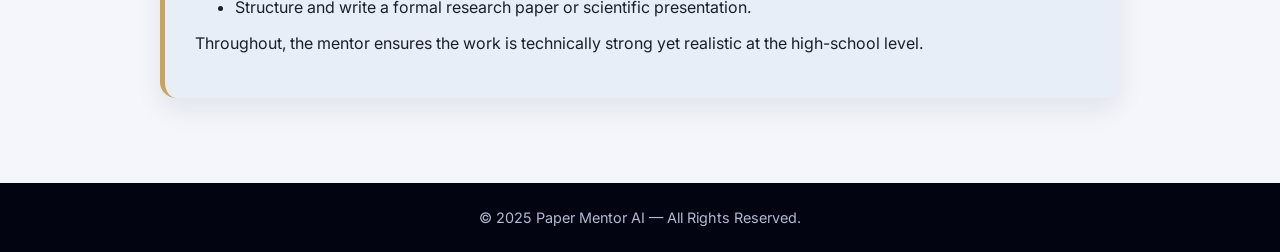
==== commit e808ec82: "sga" ====
--- a/about.html
+++ b/about.html
@@ -26,13 +26,18 @@
             color: var(--text-main);
         }
 
+        /* NAVIGATION (UPDATED WITH MOBILE FIX) */
         nav {
             background: var(--navy-deep);
             padding: 0.9em 1.5em;
             display: flex;
             justify-content: center;
             gap: 1.8em;
-        }
+            position: sticky;
+            top: 0;
+            z-index: 20;
+        }
+
         nav a {
             color: #fff;
             text-decoration: none;
@@ -40,6 +45,7 @@
             font-size: 0.98em;
             position: relative;
         }
+
         nav a::after {
             content: "";
             position: absolute;
@@ -50,9 +56,17 @@
             background: var(--gold);
             transition: width 0.25s ease;
         }
+
         nav a:hover::after,
         nav a.active::after {
             width: 100%;
+        }
+
+        @media (max-width: 720px) {
+            nav {
+                flex-wrap: wrap;
+                gap: 1em;
+            }
         }
 
         header {
@@ -61,11 +75,13 @@
             text-align: center;
             padding: 3.5em 1.8em 3em;
         }
+
         header h1 {
             font-family: 'Merriweather', serif;
             margin: 0 0 0.4em;
             font-size: 2.2em;
         }
+
         header p {
             max-width: 650px;
             margin: 0 auto;
@@ -171,8 +187,7 @@
                 <li>Document their work in a structured research report or paper, suitable for competitions or journals.</li>
             </ul>
             <p>
-                Rather than “camps” or pre-recorded courses, Paper Mentor AI is built around focused collaboration between
-                the student and their mentor.
+                Paper Mentor AI is built around focused collaboration between the student and their mentor — not pre-recorded content or mass classrooms.
             </p>
         </div>
     </section>
@@ -186,13 +201,12 @@
             </p>
             <ul>
                 <li>Strong academic backgrounds in machine learning, data science, or applied AI.</li>
-                <li>Hands-on experience working with modern tools (e.g. deep learning frameworks, cloud platforms, NLP and vision models).</li>
+                <li>Hands-on experience with modern tools (e.g., deep learning frameworks, cloud platforms, NLP and vision models).</li>
                 <li>Real-world exposure through research labs, industry roles, or applied AI projects.</li>
             </ul>
             <p>
-                Equally important, they have <strong>years of experience mentoring students</strong>—supporting them through
-                research design, implementation, and scientific writing, and helping them use these projects in applications
-                to top universities and competitive master’s programs.
+                Equally important, they have <strong>years of experience mentoring students</strong>—helping them through
+                research design, implementation, and scientific writing, and supporting them in using their work for competitive applications.
             </p>
         </div>
     </section>
@@ -201,18 +215,17 @@
         <h2>How Mentoring Works in Practice</h2>
         <div class="box">
             <p>
-                Mentoring is typically organised into 1:1 sessions, adapted to the student’s schedule and timezone.
-                Depending on the track, a student might:
+                Mentoring is typically organised into 1:1 sessions adjusted to the student’s schedule and timezone.
+                Depending on the track, a student may:
             </p>
             <ul>
-                <li>Start with core foundations in Python, ML, and model evaluation.</li>
-                <li>Move into a focused applied project (e.g. medical imaging, NLP, finance, sustainability).</li>
+                <li>Start with foundations in Python, ML, and model evaluation.</li>
+                <li>Move into a focused applied project (medical imaging, NLP, finance, sustainability, etc.).</li>
                 <li>Run experiments and refine models together with their mentor.</li>
-                <li>Structure the project into a formal written paper or presentation.</li>
+                <li>Structure and write a formal research paper or scientific presentation.</li>
             </ul>
             <p>
-                Throughout, the mentor’s role is to challenge the student, provide feedback, and make sure the work is
-                technically sound while still being understandable and achievable at the high-school level.
+                Throughout, the mentor ensures the work is technically strong yet realistic at the high-school level.
             </p>
         </div>
     </section>
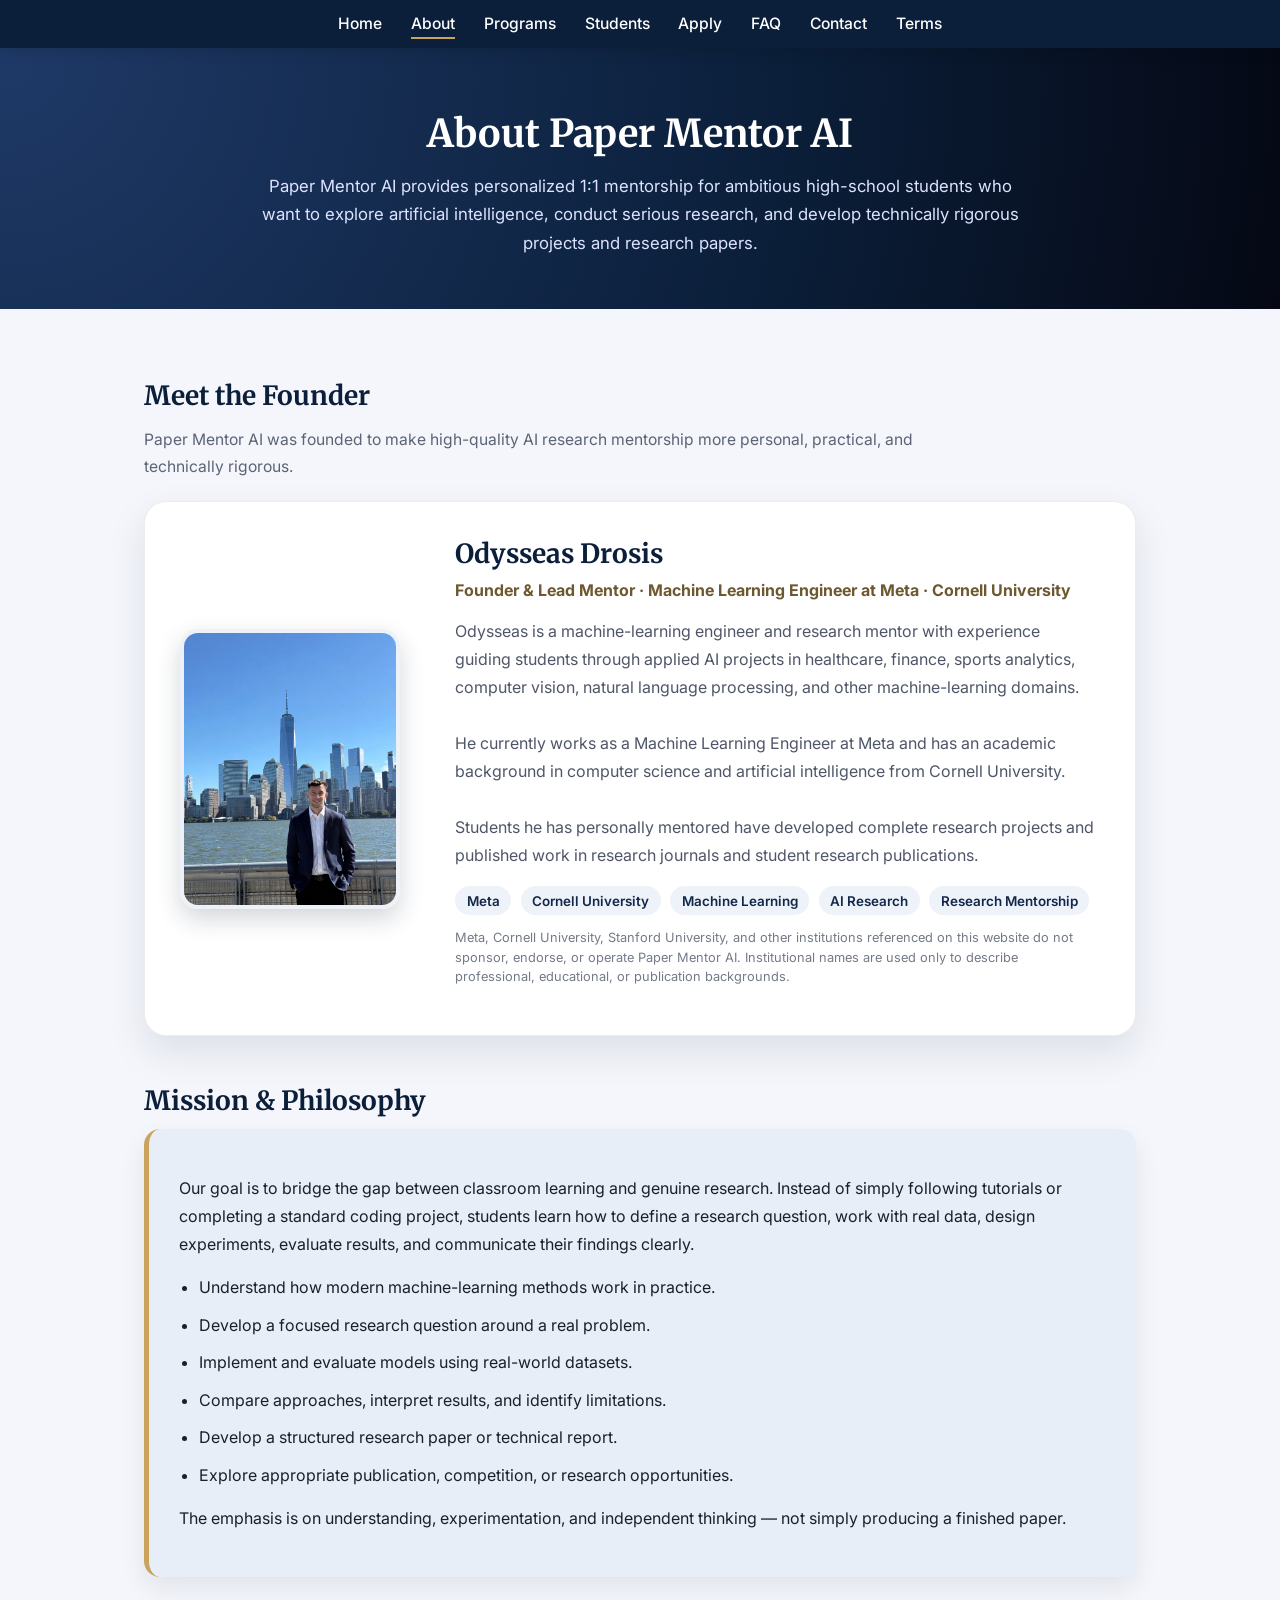
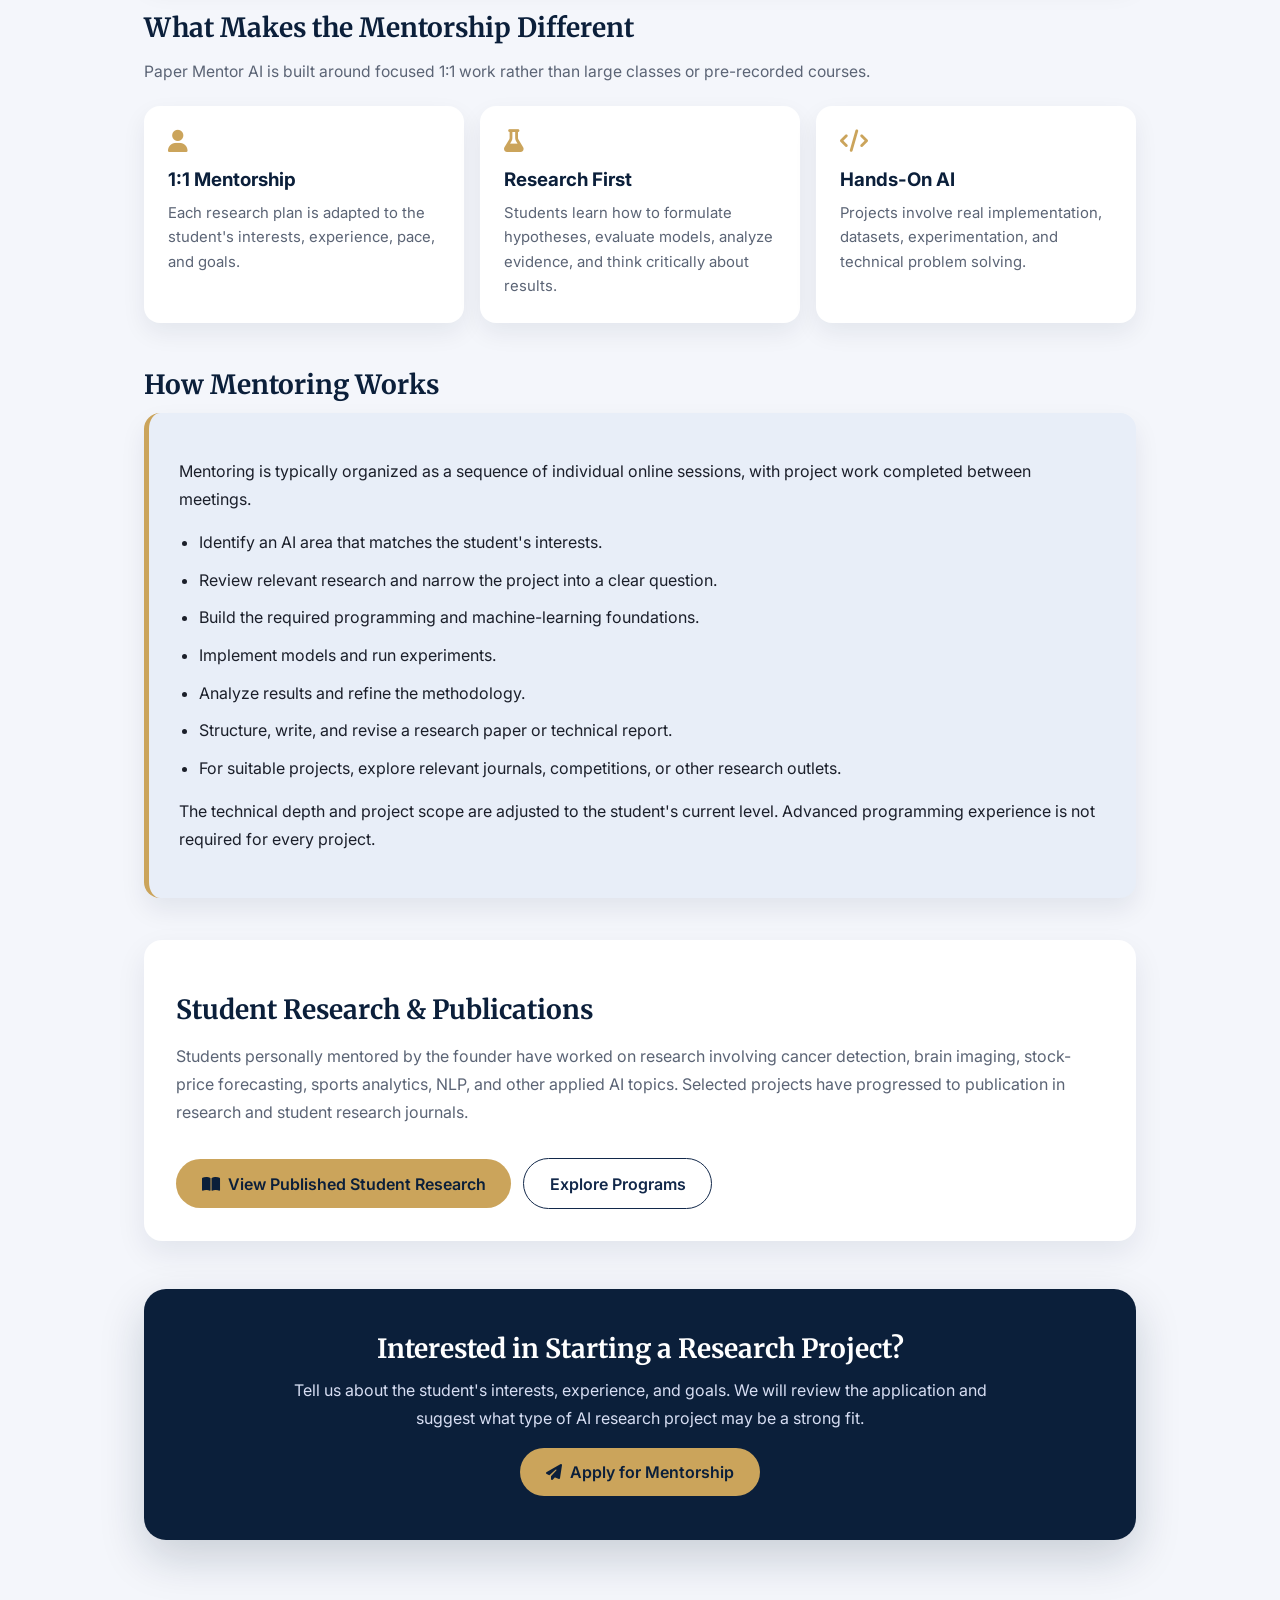
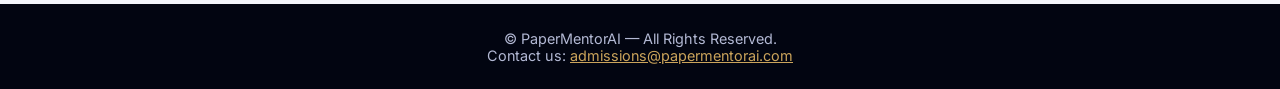
==== commit d06e554b: "Update PaperMentorAI homepage" ====
--- a/about.html
+++ b/about.html
@@ -6,7 +6,7 @@
     <title>About | Paper Mentor AI</title>
     <meta name="viewport" content="width=device-width, initial-scale=1.0">
 
-    <link href="https://fonts.googleapis.com/css2?family=Inter:wght@300;400;500;600&family=Merriweather:wght@600;700&display=swap" rel="stylesheet">
+    <link href="https://fonts.googleapis.com/css2?family=Inter:wght@300;400;500;600;700&family=Merriweather:wght@600;700&display=swap" rel="stylesheet">
     <link rel="stylesheet" href="https://cdnjs.cloudflare.com/ajax/libs/font-awesome/6.5.0/css/all.min.css"/>
 
     <style>
@@ -14,9 +14,20 @@
             --navy-deep: #0B1F3A;
             --navy-soft: #12284A;
             --gold: #CBA45B;
+            --gold-soft: #DCC394;
             --bg-light: #F4F6FB;
             --card-bg: #E8EEF8;
+            --card-white: #FFFFFF;
             --text-main: #1B1F2A;
+            --text-muted: #5B6475;
+        }
+
+        * {
+            box-sizing: border-box;
+        }
+
+        html {
+            scroll-behavior: smooth;
         }
 
         body {
@@ -26,7 +37,8 @@
             color: var(--text-main);
         }
 
-        /* NAVIGATION (UPDATED WITH MOBILE FIX) */
+        /* NAVIGATION */
+
         nav {
             background: var(--navy-deep);
             padding: 0.9em 1.5em;
@@ -36,6 +48,7 @@
             position: sticky;
             top: 0;
             z-index: 20;
+            box-shadow: 0 4px 14px rgba(0,0,0,0.12);
         }
 
         nav a {
@@ -62,52 +75,131 @@
             width: 100%;
         }
 
-        @media (max-width: 720px) {
-            nav {
-                flex-wrap: wrap;
-                gap: 1em;
-            }
-        }
+        /* HEADER */
 
         header {
-            background: radial-gradient(circle at top left, #1F3A68, #0B1F3A 60%, #050814 100%);
+            background: radial-gradient(
+                circle at top left,
+                #1F3A68,
+                #0B1F3A 60%,
+                #050814 100%
+            );
+
             color: white;
             text-align: center;
-            padding: 3.5em 1.8em 3em;
+            padding: 3.8em 1.8em 3.2em;
         }
 
         header h1 {
             font-family: 'Merriweather', serif;
             margin: 0 0 0.4em;
-            font-size: 2.2em;
+            font-size: 2.4em;
         }
 
         header p {
-            max-width: 650px;
+            max-width: 760px;
             margin: 0 auto;
-            font-size: 1.02em;
+            font-size: 1.05em;
             line-height: 1.7;
             color: #dde3ff;
         }
 
         main {
-            max-width: 960px;
+            max-width: 1040px;
             margin: 0 auto;
-            padding: 3em 1.5em 3.5em;
+            padding: 3em 1.5em 4em;
         }
 
         h2 {
             font-family: 'Merriweather', serif;
-            font-size: 1.5em;
-            margin-bottom: 0.4em;
+            font-size: 1.65em;
+            margin-bottom: 0.45em;
             color: var(--navy-deep);
         }
 
         .section-subtitle {
-            font-size: 0.96em;
-            color: #495163;
-            margin-bottom: 1em;
-        }
+            font-size: 0.98em;
+            color: var(--text-muted);
+            margin-bottom: 1.3em;
+            line-height: 1.7;
+            max-width: 820px;
+        }
+
+        /* FOUNDER */
+
+        .founder-card {
+            display: grid;
+            grid-template-columns: 240px minmax(0, 1fr);
+            gap: 2.2em;
+            align-items: center;
+
+            background: var(--card-white);
+            border-radius: 22px;
+            padding: 2.2em;
+
+            box-shadow: 0 16px 38px rgba(11,31,58,0.10);
+            border: 1px solid rgba(11,31,58,0.08);
+
+            margin-bottom: 3em;
+        }
+
+        .founder-photo {
+            width: 220px;
+            height: 280px;
+            border-radius: 18px;
+
+            object-fit: cover;
+            object-position: 64% 55%;
+
+            border: 4px solid #eef1f8;
+
+            box-shadow: 0 10px 25px rgba(11,31,58,0.18);
+        }
+
+        .founder-name {
+            font-family: 'Merriweather', serif;
+            color: var(--navy-deep);
+            font-size: 1.65em;
+            margin: 0 0 0.3em;
+        }
+
+        .founder-role {
+            color: #6d5830;
+            font-weight: 700;
+            margin: 0 0 0.9em;
+            line-height: 1.5;
+        }
+
+        .founder-copy {
+            color: #4f5668;
+            line-height: 1.75;
+            margin: 0;
+        }
+
+        .founder-meta {
+            display: flex;
+            flex-wrap: wrap;
+            gap: 0.6em;
+            margin-top: 1.1em;
+        }
+
+        .pill {
+            background: #EEF2F9;
+            color: var(--navy-soft);
+            border-radius: 999px;
+            padding: 0.48em 0.85em;
+            font-size: 0.84em;
+            font-weight: 600;
+        }
+
+        .affiliation-note {
+            margin-top: 1em;
+            font-size: 0.8em;
+            color: #747b88;
+            line-height: 1.55;
+        }
+
+        /* CONTENT CARDS */
 
         .box {
             background: var(--card-bg);
@@ -115,19 +207,134 @@
             padding: 1.8em 1.9em;
             border-left: 5px solid var(--gold);
             box-shadow: 0 12px 26px rgba(11,31,58,0.08);
-            margin-bottom: 1.8em;
-        }
-
-        .image-wrapper {
+            margin-bottom: 2.1em;
+        }
+
+        .box p {
+            line-height: 1.75;
+        }
+
+        .box ul {
+            padding-left: 1.2em;
+        }
+
+        .box li {
+            margin-bottom: 0.7em;
+            line-height: 1.65;
+        }
+
+        /* VALUES GRID */
+
+        .values-grid {
+            display: grid;
+            grid-template-columns: repeat(3, minmax(0,1fr));
+            gap: 1em;
+            margin-bottom: 2.8em;
+        }
+
+        .value-card {
+            background: white;
+            border-radius: 16px;
+            padding: 1.5em;
+            box-shadow: 0 10px 24px rgba(11,31,58,0.07);
+        }
+
+        .value-card i {
+            color: var(--gold);
+            font-size: 1.4em;
+            margin-bottom: 0.7em;
+        }
+
+        .value-card h3 {
+            margin: 0 0 0.5em;
+            color: var(--navy-deep);
+        }
+
+        .value-card p {
+            color: var(--text-muted);
+            line-height: 1.65;
+            font-size: 0.93em;
+            margin: 0;
+        }
+
+        /* PUBLICATION CTA */
+
+        .research-proof {
+            background: white;
+            border-radius: 18px;
+            padding: 2em;
+            margin: 2.6em 0;
+            box-shadow: 0 12px 30px rgba(11,31,58,0.08);
+        }
+
+        .research-proof p {
+            color: var(--text-muted);
+            line-height: 1.75;
+        }
+
+        .btn-primary,
+        .btn-ghost-dark {
+            display: inline-flex;
+            align-items: center;
+            gap: 0.5em;
+
+            border-radius: 999px;
+
+            padding: 0.9em 1.6em;
+
+            text-decoration: none;
+
+            font-weight: 600;
+
+            margin-top: 1em;
+        }
+
+        .btn-primary {
+            background: var(--gold);
+            color: var(--navy-deep);
+        }
+
+        .btn-primary:hover {
+            background: var(--gold-soft);
+        }
+
+        .btn-ghost-dark {
+            color: var(--navy-soft);
+            border: 1px solid var(--navy-soft);
+            margin-left: 0.5em;
+        }
+
+        .btn-ghost-dark:hover {
+            background: rgba(18,40,74,0.05);
+        }
+
+        /* CTA */
+
+        .final-cta {
+            background: var(--navy-deep);
+            color: white;
+
+            border-radius: 22px;
+
+            padding: 2.7em 2em;
+
             text-align: center;
-            margin-bottom: 2em;
-        }
-
-        .image-wrapper img {
-            width: 100%;
-            max-width: 600px;
-            border-radius: 18px;
-            box-shadow: 0 12px 26px rgba(0, 0, 0, 0.12);
+
+            margin-top: 3em;
+
+            box-shadow: 0 18px 45px rgba(11,31,58,0.18);
+        }
+
+        .final-cta h2 {
+            color: white;
+            margin-top: 0;
+        }
+
+        .final-cta p {
+            color: #d7def3;
+            max-width: 700px;
+            margin: 0 auto;
+            line-height: 1.7;
         }
 
         footer {
@@ -138,11 +345,48 @@
             font-size: 0.9em;
         }
 
+        @media (max-width: 850px) {
+
+            .values-grid {
+                grid-template-columns: 1fr;
+            }
+
+        }
+
         @media (max-width: 720px) {
+
+            nav {
+                flex-wrap: wrap;
+                gap: 1em;
+            }
+
             header {
                 padding: 3em 1.4em 2.7em;
             }
-        }
+
+            header h1 {
+                font-size: 2em;
+            }
+
+            .founder-card {
+                grid-template-columns: 1fr;
+                text-align: center;
+            }
+
+            .founder-photo {
+                margin: 0 auto;
+            }
+
+            .founder-meta {
+                justify-content: center;
+            }
+
+            .btn-ghost-dark {
+                margin-left: 0;
+            }
+
+        }
+
     </style>
 </head>
 
@@ -159,82 +403,403 @@
     <a href="terms.html">Terms</a>
 </nav>
 
+
 <header>
+
     <h1>About Paper Mentor AI</h1>
+
     <p>
-        Paper Mentor AI is a boutique mentoring program focused on helping motivated students design, execute,
-        and write high-quality AI research projects and papers with close support from experienced mentors.
+        Paper Mentor AI provides personalized 1:1 mentorship for ambitious
+        high-school students who want to explore artificial intelligence,
+        conduct serious research, and develop technically rigorous projects
+        and research papers.
     </p>
+
 </header>
 
+
 <main>
 
-    <div class="image-wrapper">
-        <img src="assets/images/Student Happy.jpg" alt="Student working happily">
-    </div>
+
+    <!-- FOUNDER -->
 
     <section>
+
+        <h2>Meet the Founder</h2>
+
+        <p class="section-subtitle">
+            Paper Mentor AI was founded to make high-quality AI research mentorship
+            more personal, practical, and technically rigorous.
+        </p>
+
+
+        <div class="founder-card">
+
+            <img
+                src="assets/images/photo.jpg"
+                alt="Odysseas Drosis"
+                class="founder-photo"
+            >
+
+
+            <div>
+
+                <h3 class="founder-name">
+                    Odysseas Drosis
+                </h3>
+
+                <p class="founder-role">
+                    Founder & Lead Mentor · Machine Learning Engineer at Meta · Cornell University
+                </p>
+
+
+                <p class="founder-copy">
+
+                    Odysseas is a machine-learning engineer and research mentor
+                    with experience guiding students through applied AI projects
+                    in healthcare, finance, sports analytics, computer vision,
+                    natural language processing, and other machine-learning domains.
+
+                    <br><br>
+
+                    He currently works as a Machine Learning Engineer at Meta
+                    and has an academic background in computer science and artificial
+                    intelligence from Cornell University.
+
+                    <br><br>
+
+                    Students he has personally mentored have developed complete
+                    research projects and published work in research journals
+                    and student research publications.
+
+                </p>
+
+
+                <div class="founder-meta">
+
+                    <span class="pill">
+                        Meta
+                    </span>
+
+                    <span class="pill">
+                        Cornell University
+                    </span>
+
+                    <span class="pill">
+                        Machine Learning
+                    </span>
+
+                    <span class="pill">
+                        AI Research
+                    </span>
+
+                    <span class="pill">
+                        Research Mentorship
+                    </span>
+
+                </div>
+
+
+                <p class="affiliation-note">
+                    Meta, Cornell University, Stanford University, and other institutions
+                    referenced on this website do not sponsor, endorse, or operate
+                    Paper Mentor AI. Institutional names are used only to describe
+                    professional, educational, or publication backgrounds.
+                </p>
+
+            </div>
+
+        </div>
+
+    </section>
+
+
+
+    <!-- MISSION -->
+
+    <section>
+
         <h2>Mission & Philosophy</h2>
+
         <div class="box">
+
             <p>
-                Our mission is to bridge the gap between high-school education and the type of research thinking expected
-                in top universities and selective STEM programs. We do this through project-based mentorship where students:
+
+                Our goal is to bridge the gap between classroom learning
+                and genuine research.
+
+                Instead of simply following tutorials or completing a standard
+                coding project, students learn how to define a research question,
+                work with real data, design experiments, evaluate results,
+                and communicate their findings clearly.
+
             </p>
+
+
             <ul>
-                <li>Learn how modern AI and machine learning methods actually work and are applied.</li>
-                <li>Design a research question grounded in real data and a concrete impact area.</li>
-                <li>Implement, evaluate, and iterate on models with the guidance of an experienced mentor.</li>
-                <li>Document their work in a structured research report or paper, suitable for competitions or journals.</li>
+
+                <li>
+                    Understand how modern machine-learning methods work in practice.
+                </li>
+
+                <li>
+                    Develop a focused research question around a real problem.
+                </li>
+
+                <li>
+                    Implement and evaluate models using real-world datasets.
+                </li>
+
+                <li>
+                    Compare approaches, interpret results, and identify limitations.
+                </li>
+
+                <li>
+                    Develop a structured research paper or technical report.
+                </li>
+
+                <li>
+                    Explore appropriate publication, competition, or research opportunities.
+                </li>
+
             </ul>
+
+
             <p>
-                Paper Mentor AI is built around focused collaboration between the student and their mentor — not pre-recorded content or mass classrooms.
+
+                The emphasis is on understanding, experimentation, and independent
+                thinking — not simply producing a finished paper.
+
             </p>
+
         </div>
+
     </section>
 
+
+
+    <!-- PRINCIPLES -->
+
     <section>
-        <h2>Who Our Mentors Are</h2>
+
+        <h2>What Makes the Mentorship Different</h2>
+
+        <p class="section-subtitle">
+            Paper Mentor AI is built around focused 1:1 work rather than
+            large classes or pre-recorded courses.
+        </p>
+
+
+        <div class="values-grid">
+
+            <div class="value-card">
+
+                <i class="fas fa-user"></i>
+
+                <h3>1:1 Mentorship</h3>
+
+                <p>
+                    Each research plan is adapted to the student's interests,
+                    experience, pace, and goals.
+                </p>
+
+            </div>
+
+
+            <div class="value-card">
+
+                <i class="fas fa-flask"></i>
+
+                <h3>Research First</h3>
+
+                <p>
+                    Students learn how to formulate hypotheses, evaluate models,
+                    analyze evidence, and think critically about results.
+                </p>
+
+            </div>
+
+
+            <div class="value-card">
+
+                <i class="fas fa-code"></i>
+
+                <h3>Hands-On AI</h3>
+
+                <p>
+                    Projects involve real implementation, datasets,
+                    experimentation, and technical problem solving.
+                </p>
+
+            </div>
+
+        </div>
+
+    </section>
+
+
+
+    <!-- HOW IT WORKS -->
+
+    <section>
+
+        <h2>How Mentoring Works</h2>
+
         <div class="box">
+
             <p>
-                All mentors at Paper Mentor AI are graduate-level researchers and practitioners in Computer Science, AI,
-                or closely related fields. They combine:
+                Mentoring is typically organized as a sequence of individual
+                online sessions, with project work completed between meetings.
             </p>
+
+
             <ul>
-                <li>Strong academic backgrounds in machine learning, data science, or applied AI.</li>
-                <li>Hands-on experience with modern tools (e.g., deep learning frameworks, cloud platforms, NLP and vision models).</li>
-                <li>Real-world exposure through research labs, industry roles, or applied AI projects.</li>
+
+                <li>
+                    Identify an AI area that matches the student's interests.
+                </li>
+
+                <li>
+                    Review relevant research and narrow the project into a clear question.
+                </li>
+
+                <li>
+                    Build the required programming and machine-learning foundations.
+                </li>
+
+                <li>
+                    Implement models and run experiments.
+                </li>
+
+                <li>
+                    Analyze results and refine the methodology.
+                </li>
+
+                <li>
+                    Structure, write, and revise a research paper or technical report.
+                </li>
+
+                <li>
+                    For suitable projects, explore relevant journals,
+                    competitions, or other research outlets.
+                </li>
+
             </ul>
+
+
             <p>
-                Equally important, they have <strong>years of experience mentoring students</strong>—helping them through
-                research design, implementation, and scientific writing, and supporting them in using their work for competitive applications.
+
+                The technical depth and project scope are adjusted to the student's
+                current level. Advanced programming experience is not required
+                for every project.
+
             </p>
+
         </div>
+
     </section>
 
+
+
+    <!-- PUBLICATION PROOF -->
+
     <section>
-        <h2>How Mentoring Works in Practice</h2>
-        <div class="box">
+
+        <div class="research-proof">
+
+            <h2>Student Research & Publications</h2>
+
             <p>
-                Mentoring is typically organised into 1:1 sessions adjusted to the student’s schedule and timezone.
-                Depending on the track, a student may:
+
+                Students personally mentored by the founder have worked on
+                research involving cancer detection, brain imaging, stock-price
+                forecasting, sports analytics, NLP, and other applied AI topics.
+
+                Selected projects have progressed to publication in research
+                and student research journals.
+
             </p>
-            <ul>
-                <li>Start with foundations in Python, ML, and model evaluation.</li>
-                <li>Move into a focused applied project (medical imaging, NLP, finance, sustainability, etc.).</li>
-                <li>Run experiments and refine models together with their mentor.</li>
-                <li>Structure and write a formal research paper or scientific presentation.</li>
-            </ul>
-            <p>
-                Throughout, the mentor ensures the work is technically strong yet realistic at the high-school level.
-            </p>
+
+
+            <a
+                href="students.html"
+                class="btn-primary"
+            >
+
+                <i class="fas fa-book-open"></i>
+
+                View Published Student Research
+
+            </a>
+
+
+            <a
+                href="programs.html"
+                class="btn-ghost-dark"
+            >
+
+                Explore Programs
+
+            </a>
+
         </div>
+
     </section>
 
+
+
+    <!-- CTA -->
+
+    <section class="final-cta">
+
+        <h2>
+            Interested in Starting a Research Project?
+        </h2>
+
+        <p>
+
+            Tell us about the student's interests, experience,
+            and goals. We will review the application and suggest
+            what type of AI research project may be a strong fit.
+
+        </p>
+
+
+        <a
+            href="apply.html"
+            class="btn-primary"
+        >
+
+            <i class="fas fa-paper-plane"></i>
+
+            Apply for Mentorship
+
+        </a>
+
+    </section>
+
+
 </main>
 
+
 <footer>
-    © 2025 Paper Mentor AI — All Rights Reserved.
+
+    © PaperMentorAI — All Rights Reserved.
+
+    <br>
+
+    Contact us:
+
+    <a
+        href="mailto:admissions@papermentorai.com"
+        style="color:#CBA45B;"
+    >
+        admissions@papermentorai.com
+    </a>
+
 </footer>
 
+
 </body>
-</html>
+
+</html>
